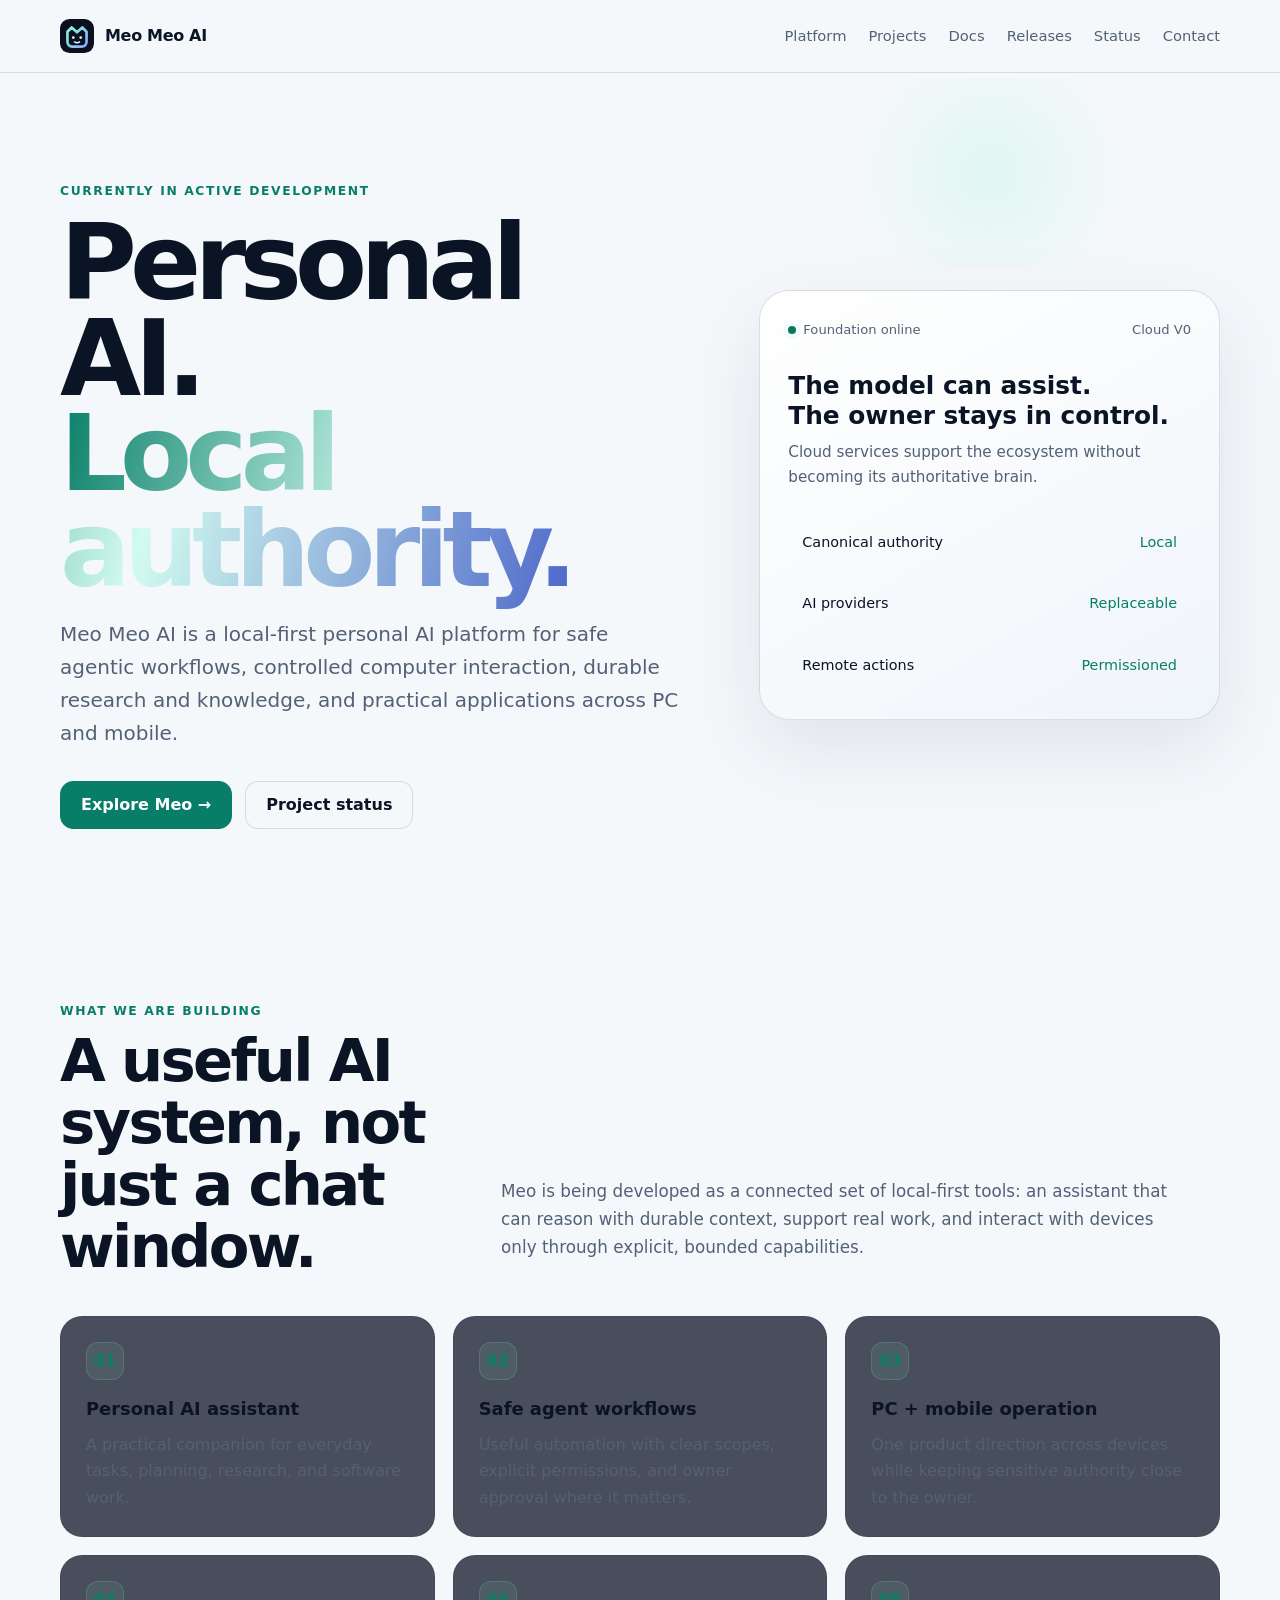
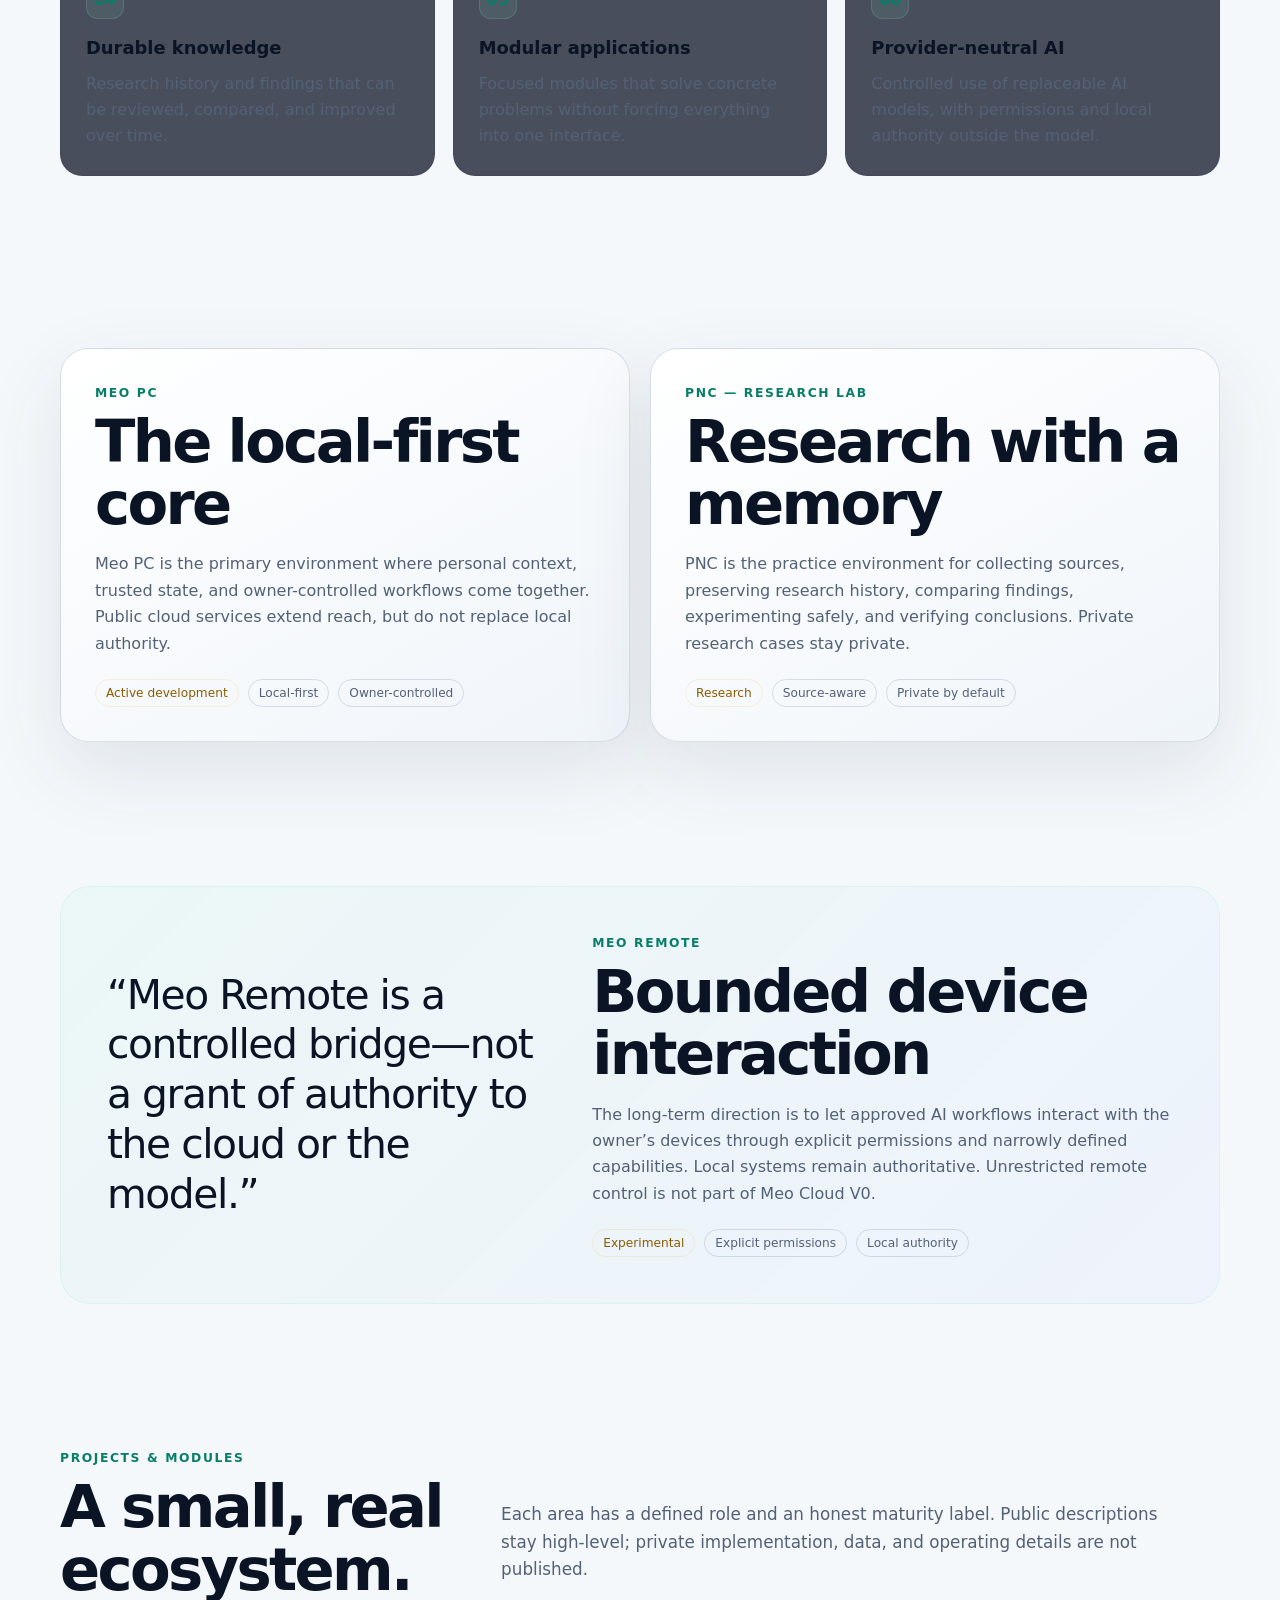
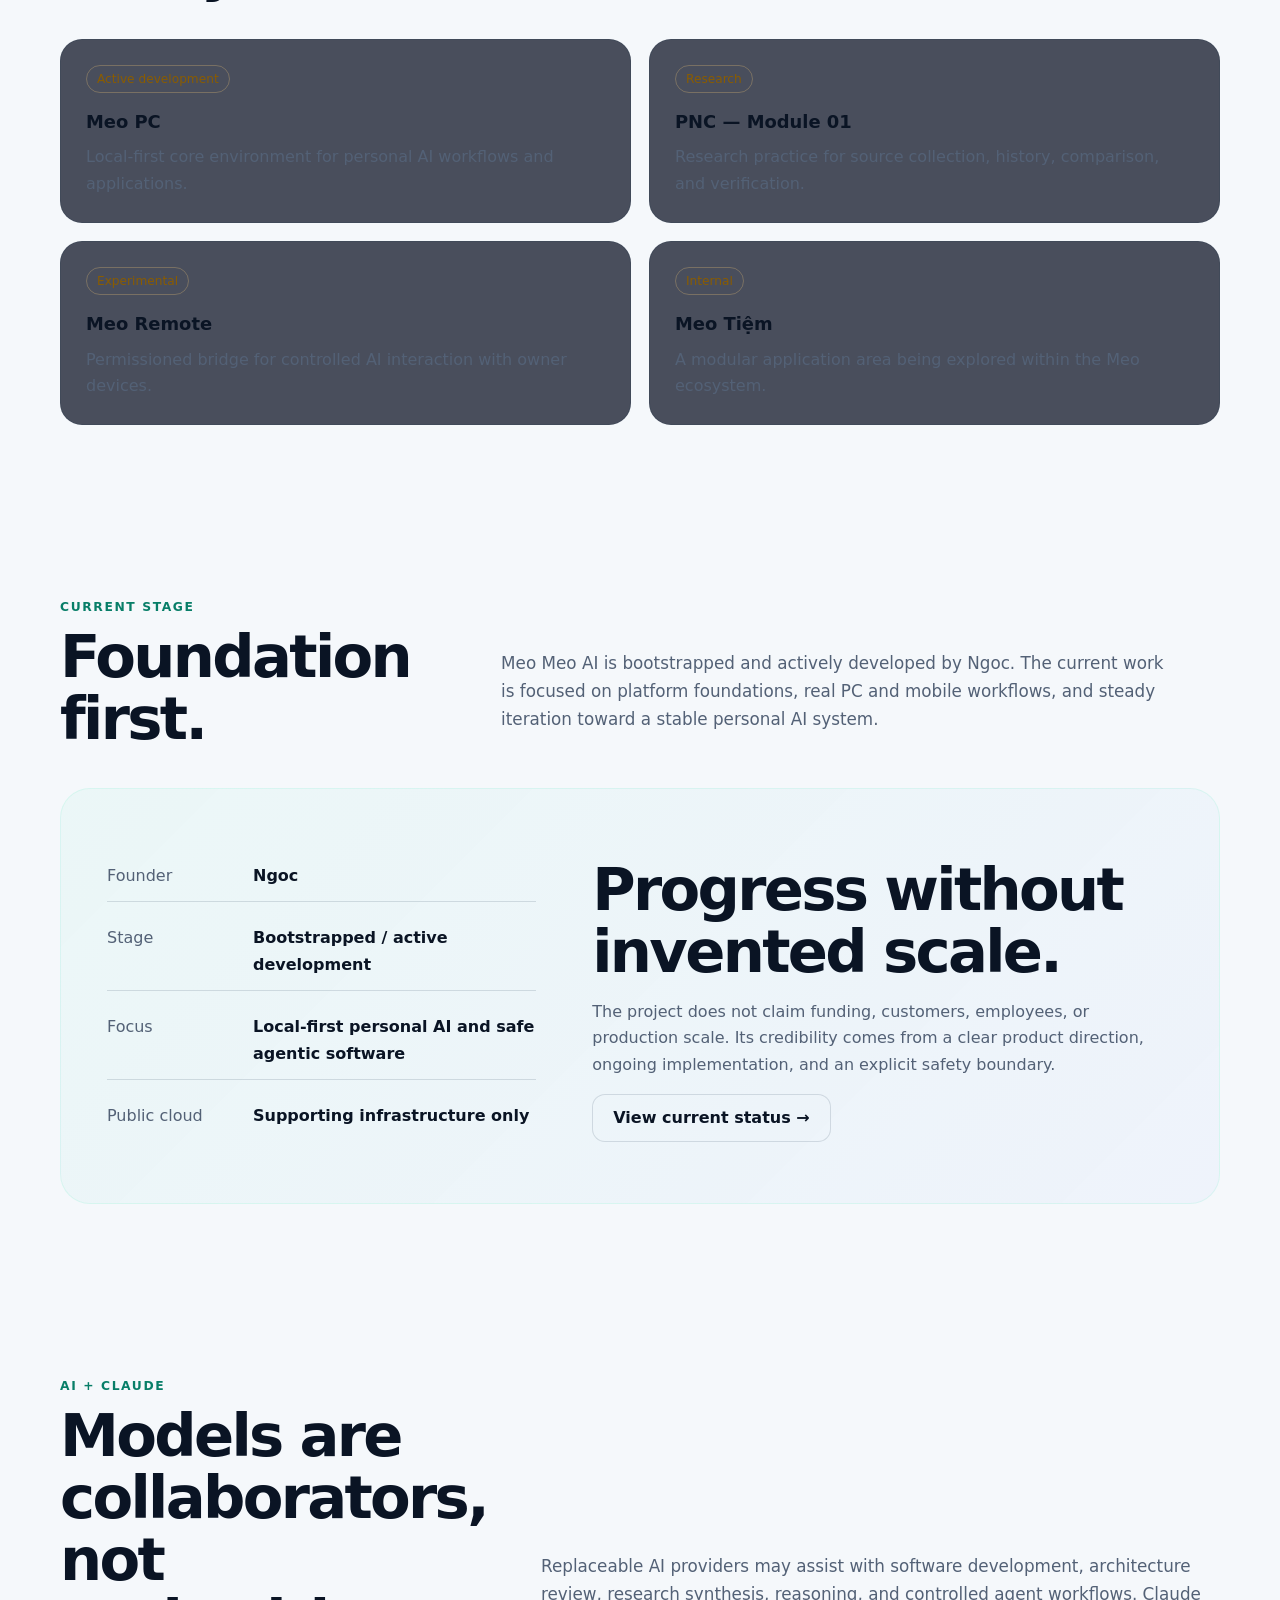
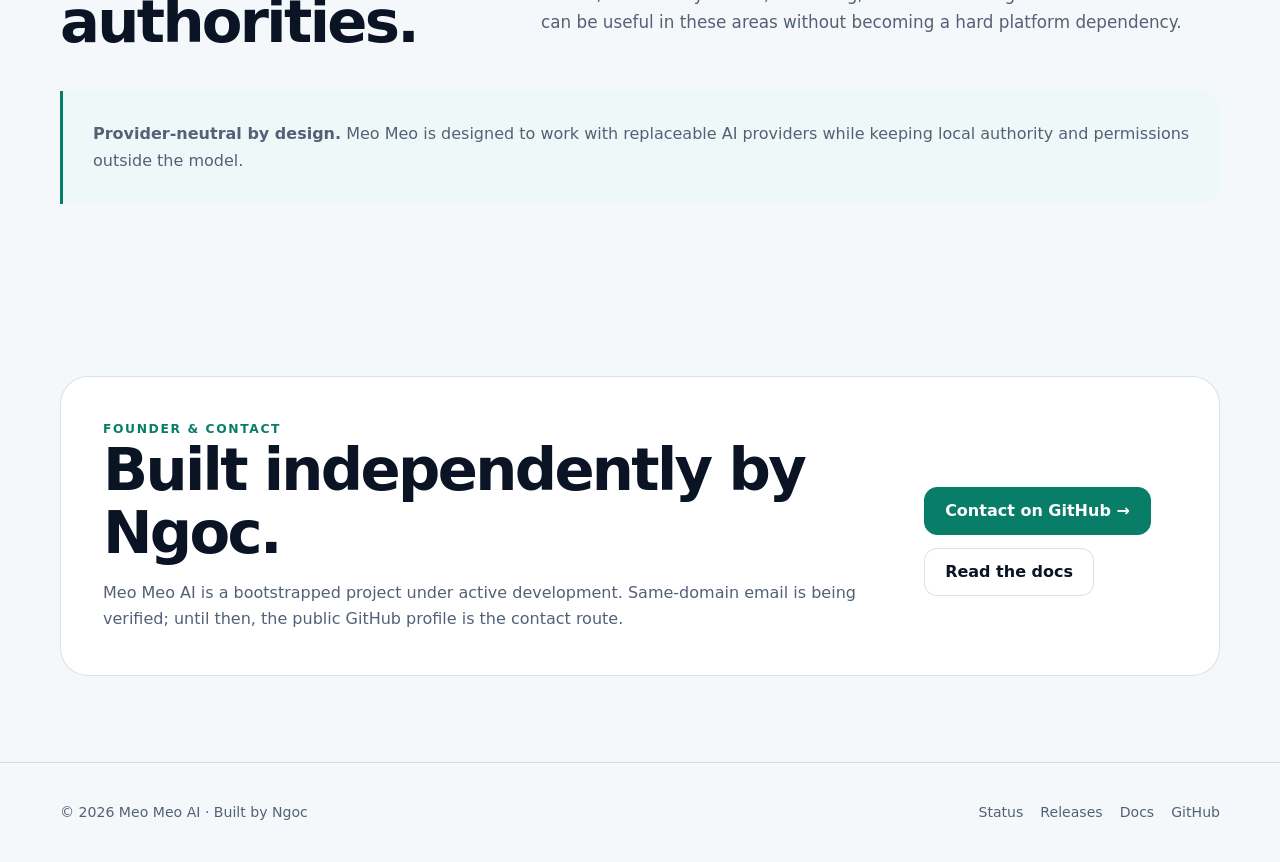
==== index.html @ 2e3abc49 "Launch Meo Cloud V0 public foundation" ====
<!doctype html>
<html lang="en">
<head>
  <meta charset="utf-8">
  <meta name="viewport" content="width=device-width,initial-scale=1">
  <meta http-equiv="Content-Security-Policy" content="default-src 'self'; script-src 'self' 'unsafe-inline'; style-src 'self'; img-src 'self' data:; font-src 'self'; connect-src 'self'; object-src 'none'; base-uri 'self'; form-action 'self'; upgrade-insecure-requests">
  <meta name="referrer" content="strict-origin-when-cross-origin">
  <title>Meo Meo AI — Local-first personal AI platform</title>
  <meta name="description" content="Meo Meo AI is a bootstrapped, local-first personal AI platform for safe agentic workflows across PC and mobile devices.">
  <link rel="canonical" href="https://meomeoai.mooo.com/">
  <link rel="icon" href="/assets/favicon.svg" type="image/svg+xml">
  <link rel="stylesheet" href="/assets/site.css">
  <meta property="og:type" content="website"><meta property="og:title" content="Meo Meo AI"><meta property="og:description" content="A local-first personal AI platform focused on safe, practical agentic workflows."><meta property="og:url" content="https://meomeoai.mooo.com/"><meta property="og:image" content="https://meomeoai.mooo.com/assets/social-card.svg">
  <meta name="twitter:card" content="summary_large_image">
  <script type="application/ld+json">{"@context":"https://schema.org","@type":"SoftwareApplication","name":"Meo Meo AI","applicationCategory":"AIApplication","operatingSystem":"PC and mobile environments","description":"A local-first personal AI platform focused on safe agentic workflows, controlled computer interaction, durable research and knowledge, and modular AI applications.","url":"https://meomeoai.mooo.com/","author":{"@type":"Person","name":"Ngoc"},"applicationStatus":"InDevelopment"}</script>
</head>
<body>
  <a class="skip-link" href="#main">Skip to content</a>
  <header class="site-header"><nav class="nav shell" aria-label="Primary"><a class="brand" href="/"><img class="brand-mark" src="/assets/favicon.svg" alt=""><span>Meo Meo AI</span></a><button class="nav-toggle" data-nav-toggle aria-expanded="false" aria-controls="nav-links">Menu</button><div class="nav-links" data-nav id="nav-links"><a href="#platform">Platform</a><a href="#projects">Projects</a><a href="/docs/">Docs</a><a href="/releases/">Releases</a><a href="/status/">Status</a><a href="#contact">Contact</a></div></nav></header>
  <main id="main">
    <section class="hero"><div class="shell hero-grid"><div><div class="eyebrow">Currently in active development</div><h1>Personal AI.<br><span class="gradient-text">Local authority.</span></h1><p class="hero-copy">Meo Meo AI is a local-first personal AI platform for safe agentic workflows, controlled computer interaction, durable research and knowledge, and practical applications across PC and mobile.</p><div class="actions"><a class="button primary" href="#platform">Explore Meo →</a><a class="button" href="/status/">Project status</a></div></div><aside class="signal-card" aria-label="Platform principles"><div class="signal-top"><span><i class="live-dot"></i>Foundation online</span><span>Cloud V0</span></div><div class="signal-title">The model can assist.<br>The owner stays in control.</div><div class="signal-copy">Cloud services support the ecosystem without becoming its authoritative brain.</div><div class="principles"><div class="principle"><span>Canonical authority</span><span>Local</span></div><div class="principle"><span>AI providers</span><span>Replaceable</span></div><div class="principle"><span>Remote actions</span><span>Permissioned</span></div></div></aside></div></section>

    <section class="section" id="platform"><div class="shell"><div class="section-head"><div><div class="kicker">What we are building</div><h2>A useful AI system, not just a chat window.</h2></div><p class="section-intro">Meo is being developed as a connected set of local-first tools: an assistant that can reason with durable context, support real work, and interact with devices only through explicit, bounded capabilities.</p></div><div class="grid grid-3"><article class="card"><div class="icon">01</div><h3>Personal AI assistant</h3><p>A practical companion for everyday tasks, planning, research, and software work.</p></article><article class="card"><div class="icon">02</div><h3>Safe agent workflows</h3><p>Useful automation with clear scopes, explicit permissions, and owner approval where it matters.</p></article><article class="card"><div class="icon">03</div><h3>PC + mobile operation</h3><p>One product direction across devices while keeping sensitive authority close to the owner.</p></article><article class="card"><div class="icon">04</div><h3>Durable knowledge</h3><p>Research history and findings that can be reviewed, compared, and improved over time.</p></article><article class="card"><div class="icon">05</div><h3>Modular applications</h3><p>Focused modules that solve concrete problems without forcing everything into one interface.</p></article><article class="card"><div class="icon">06</div><h3>Provider-neutral AI</h3><p>Controlled use of replaceable AI models, with permissions and local authority outside the model.</p></article></div></div></section>

    <section class="section"><div class="shell split"><article class="feature"><div class="kicker">Meo PC</div><h2>The local-first core</h2><p>Meo PC is the primary environment where personal context, trusted state, and owner-controlled workflows come together. Public cloud services extend reach, but do not replace local authority.</p><div class="tag-row"><span class="tag warn">Active development</span><span class="tag">Local-first</span><span class="tag">Owner-controlled</span></div></article><article class="feature"><div class="kicker">PNC — Research lab</div><h2>Research with a memory</h2><p>PNC is the practice environment for collecting sources, preserving research history, comparing findings, experimenting safely, and verifying conclusions. Private research cases stay private.</p><div class="tag-row"><span class="tag warn">Research</span><span class="tag">Source-aware</span><span class="tag">Private by default</span></div></article></div></section>

    <section class="section compact"><div class="shell"><div class="stage"><blockquote>“Meo Remote is a controlled bridge—not a grant of authority to the cloud or the model.”</blockquote><div><div class="kicker">Meo Remote</div><h2>Bounded device interaction</h2><p class="muted">The long-term direction is to let approved AI workflows interact with the owner’s devices through explicit permissions and narrowly defined capabilities. Local systems remain authoritative. Unrestricted remote control is not part of Meo Cloud V0.</p><div class="tag-row"><span class="tag warn">Experimental</span><span class="tag">Explicit permissions</span><span class="tag">Local authority</span></div></div></div></div></section>

    <section class="section" id="projects"><div class="shell"><div class="section-head"><div><div class="kicker">Projects & modules</div><h2>A small, real ecosystem.</h2></div><p class="section-intro">Each area has a defined role and an honest maturity label. Public descriptions stay high-level; private implementation, data, and operating details are not published.</p></div><div class="grid grid-2"><article class="card"><div class="tag warn">Active development</div><h3>Meo PC</h3><p>Local-first core environment for personal AI workflows and applications.</p></article><article class="card"><div class="tag warn">Research</div><h3>PNC — Module 01</h3><p>Research practice for source collection, history, comparison, and verification.</p></article><article class="card"><div class="tag warn">Experimental</div><h3>Meo Remote</h3><p>Permissioned bridge for controlled AI interaction with owner devices.</p></article><article class="card"><div class="tag warn">Internal</div><h3>Meo Tiệm</h3><p>A modular application area being explored within the Meo ecosystem.</p></article></div></div></section>

    <section class="section"><div class="shell"><div class="section-head"><div><div class="kicker">Current stage</div><h2>Foundation first.</h2></div><p class="section-intro">Meo Meo AI is bootstrapped and actively developed by Ngoc. The current work is focused on platform foundations, real PC and mobile workflows, and steady iteration toward a stable personal AI system.</p></div><div class="stage"><dl class="facts"><div class="fact"><dt>Founder</dt><dd>Ngoc</dd></div><div class="fact"><dt>Stage</dt><dd>Bootstrapped / active development</dd></div><div class="fact"><dt>Focus</dt><dd>Local-first personal AI and safe agentic software</dd></div><div class="fact"><dt>Public cloud</dt><dd>Supporting infrastructure only</dd></div></dl><div><h2>Progress without invented scale.</h2><p class="muted">The project does not claim funding, customers, employees, or production scale. Its credibility comes from a clear product direction, ongoing implementation, and an explicit safety boundary.</p><a class="button" href="/status/">View current status →</a></div></div></div></section>

    <section class="section"><div class="shell"><div class="section-head"><div><div class="kicker">AI + Claude</div><h2>Models are collaborators, not authorities.</h2></div><p class="section-intro">Replaceable AI providers may assist with software development, architecture review, research synthesis, reasoning, and controlled agent workflows. Claude can be useful in these areas without becoming a hard platform dependency.</p></div><div class="callout"><p><strong>Provider-neutral by design.</strong> Meo Meo is designed to work with replaceable AI providers while keeping local authority and permissions outside the model.</p></div></div></section>

    <section class="section" id="contact"><div class="shell"><div class="contact-card"><div><div class="kicker">Founder & contact</div><h2>Built independently by Ngoc.</h2><p>Meo Meo AI is a bootstrapped project under active development. Same-domain email is being verified; until then, the public GitHub profile is the contact route.</p></div><div class="actions"><a class="button primary" href="https://github.com/ngocnguyen0903933-boop" rel="me noopener">Contact on GitHub →</a><a class="button" href="/docs/">Read the docs</a></div></div></div></section>
  </main>
  <footer class="site-footer"><div class="shell footer-grid"><span>© <span data-year></span> Meo Meo AI · Built by Ngoc</span><div class="footer-links"><a href="/status/">Status</a><a href="/releases/">Releases</a><a href="/docs/">Docs</a><a href="https://github.com/ngocnguyen0903933-boop" rel="noopener">GitHub</a></div></div></footer>
  <script src="/assets/site.js" defer></script>
</body>
</html>
---- assets/site.css ----
:root {
  color-scheme: dark;
  --bg: #070b15;
  --surface: #0d1425;
  --surface-2: #121c32;
  --text: #f4f7ff;
  --muted: #aeb8cf;
  --line: rgba(193, 211, 255, .14);
  --brand: #82f0cd;
  --brand-2: #8fa8ff;
  --ok: #76e6b6;
  --warn: #f4c978;
  --max: 1160px;
  --radius: 22px;
}

* { box-sizing: border-box; }
html { scroll-behavior: smooth; }
body {
  margin: 0;
  font-family: Inter, ui-sans-serif, system-ui, -apple-system, BlinkMacSystemFont, "Segoe UI", sans-serif;
  color: var(--text);
  background:
    radial-gradient(900px 500px at 80% -10%, rgba(87, 191, 164, .15), transparent 65%),
    radial-gradient(700px 460px at 10% 20%, rgba(96, 120, 222, .11), transparent 65%),
    var(--bg);
  line-height: 1.65;
  -webkit-font-smoothing: antialiased;
}
a { color: inherit; }
img, svg { max-width: 100%; }
.skip-link { position: fixed; left: 12px; top: -80px; z-index: 100; padding: 10px 14px; background: var(--brand); color: #07100d; border-radius: 10px; }
.skip-link:focus { top: 12px; }
.shell { width: min(calc(100% - 40px), var(--max)); margin-inline: auto; }
.site-header { position: sticky; top: 0; z-index: 20; backdrop-filter: blur(18px); background: rgba(7, 11, 21, .76); border-bottom: 1px solid var(--line); }
.nav { min-height: 72px; display: flex; align-items: center; justify-content: space-between; gap: 24px; }
.brand { display: inline-flex; gap: 11px; align-items: center; text-decoration: none; font-weight: 760; letter-spacing: -.02em; }
.brand-mark { width: 34px; height: 34px; }
.nav-links { display: flex; align-items: center; gap: 22px; color: var(--muted); font-size: .92rem; }
.nav-links a { text-decoration: none; }
.nav-links a:hover, .nav-links a[aria-current="page"] { color: var(--text); }
.nav-toggle { display: none; border: 1px solid var(--line); background: var(--surface); color: var(--text); border-radius: 12px; padding: 8px 12px; font: inherit; }
main { overflow: clip; }
.hero { padding: 108px 0 86px; }
.hero-grid { display: grid; grid-template-columns: minmax(0, 1.15fr) minmax(300px, .85fr); gap: 76px; align-items: center; }
.eyebrow, .kicker { color: var(--brand); font-size: .77rem; font-weight: 760; letter-spacing: .13em; text-transform: uppercase; }
.hero h1 { margin: 15px 0 18px; font-size: clamp(3.4rem, 8.2vw, 7rem); line-height: .91; letter-spacing: -.065em; }
.gradient-text { color: transparent; background: linear-gradient(105deg, var(--brand), #d2fbef 45%, var(--brand-2)); background-clip: text; -webkit-background-clip: text; }
.hero-copy { max-width: 660px; color: var(--muted); font-size: clamp(1.06rem, 2vw, 1.25rem); }
.actions { display: flex; flex-wrap: wrap; gap: 13px; margin-top: 31px; }
.button { display: inline-flex; align-items: center; justify-content: center; gap: 8px; min-height: 48px; padding: 0 20px; border: 1px solid var(--line); border-radius: 13px; text-decoration: none; font-weight: 720; background: rgba(255,255,255,.035); }
.button.primary { color: #07110e; background: var(--brand); border-color: var(--brand); }
.button:hover { transform: translateY(-1px); filter: brightness(1.06); }
.signal-card { position: relative; padding: 28px; border: 1px solid var(--line); border-radius: 30px; background: linear-gradient(150deg, rgba(18, 28, 50, .96), rgba(10, 16, 31, .94)); box-shadow: 0 28px 80px rgba(0,0,0,.28); }
.signal-card::before { content: ""; position: absolute; inset: -50% 10% auto; height: 190px; background: radial-gradient(circle, rgba(130,240,205,.18), transparent 67%); pointer-events: none; }
.signal-top { display: flex; justify-content: space-between; gap: 20px; margin-bottom: 30px; color: var(--muted); font-size: .82rem; }
.live-dot { display: inline-block; width: 8px; height: 8px; margin-right: 7px; border-radius: 50%; background: var(--ok); box-shadow: 0 0 0 5px rgba(118,230,182,.1); }
.signal-title { font-size: 1.55rem; font-weight: 740; line-height: 1.2; margin-bottom: 9px; }
.signal-copy { color: var(--muted); font-size: .95rem; }
.principles { display: grid; gap: 12px; margin-top: 28px; }
.principle { display: flex; align-items: center; justify-content: space-between; padding: 13px 14px; background: rgba(255,255,255,.035); border-radius: 12px; font-size: .9rem; }
.principle span:last-child { color: var(--brand); }
.section { padding: 86px 0; }
.section.compact { padding: 58px 0; }
.section-head { display: grid; grid-template-columns: .7fr 1.3fr; gap: 54px; margin-bottom: 38px; align-items: end; }
.section h2, .page-hero h1 { margin: 8px 0 0; font-size: clamp(2rem, 5vw, 3.7rem); letter-spacing: -.045em; line-height: 1.05; }
.section-intro { color: var(--muted); font-size: 1.05rem; max-width: 670px; }
.grid { display: grid; gap: 18px; }
.grid-3 { grid-template-columns: repeat(3, minmax(0,1fr)); }
.grid-2 { grid-template-columns: repeat(2, minmax(0,1fr)); }
.card { padding: 25px; border: 1px solid var(--line); border-radius: var(--radius); background: rgba(13,20,37,.74); }
.card h3 { margin: 14px 0 8px; font-size: 1.12rem; }
.card p { margin: 0; color: var(--muted); }
.icon { width: 38px; height: 38px; display: grid; place-items: center; border-radius: 12px; color: var(--brand); background: rgba(130,240,205,.09); border: 1px solid rgba(130,240,205,.16); font-weight: 760; }
.split { display: grid; grid-template-columns: 1fr 1fr; gap: 20px; }
.feature { padding: 34px; min-height: 330px; border: 1px solid var(--line); border-radius: 28px; background: linear-gradient(155deg, rgba(20,30,53,.92), rgba(10,16,29,.86)); }
.feature p { color: var(--muted); }
.feature ul { padding-left: 18px; color: var(--muted); }
.feature li { margin: 8px 0; }
.tag-row { display: flex; flex-wrap: wrap; gap: 9px; margin-top: 22px; }
.tag { display: inline-flex; align-items: center; min-height: 28px; padding: 0 10px; border: 1px solid var(--line); border-radius: 999px; color: var(--muted); font-size: .76rem; }
.tag.ok { color: var(--ok); border-color: rgba(118,230,182,.28); }
.tag.warn { color: var(--warn); border-color: rgba(244,201,120,.28); }
.stage { display: grid; grid-template-columns: .85fr 1.15fr; gap: 56px; align-items: center; padding: 46px; border: 1px solid rgba(130,240,205,.2); border-radius: 30px; background: linear-gradient(135deg, rgba(130,240,205,.08), rgba(143,168,255,.06)); }
.stage blockquote { margin: 0; font-size: clamp(1.55rem, 4vw, 2.55rem); line-height: 1.22; letter-spacing: -.035em; }
.facts { display: grid; gap: 11px; }
.fact { display: grid; grid-template-columns: 130px 1fr; gap: 16px; padding: 12px 0; border-bottom: 1px solid var(--line); }
.fact:last-child { border: 0; }
.fact dt { color: var(--muted); }
.fact dd { margin: 0; font-weight: 690; }
.callout { padding: 30px; border-left: 3px solid var(--brand); background: rgba(130,240,205,.055); border-radius: 0 18px 18px 0; }
.callout p { margin: 0; color: var(--muted); }
.page-hero { padding: 90px 0 56px; }
.page-hero p { max-width: 720px; color: var(--muted); font-size: 1.12rem; }
.status-list { border: 1px solid var(--line); border-radius: var(--radius); overflow: hidden; background: rgba(13,20,37,.74); }
.status-row { display: grid; grid-template-columns: 1fr auto; gap: 24px; padding: 20px 24px; border-bottom: 1px solid var(--line); align-items: center; }
.status-row:last-child { border: 0; }
.status-name { font-weight: 700; }
.status-note { color: var(--muted); font-size: .9rem; }
.status-badge { min-width: 110px; padding: 6px 10px; text-align: center; border-radius: 999px; font-size: .78rem; border: 1px solid rgba(118,230,182,.25); color: var(--ok); background: rgba(118,230,182,.07); }
.status-badge.dev { color: var(--warn); border-color: rgba(244,201,120,.25); background: rgba(244,201,120,.07); }
.release { display: grid; grid-template-columns: 150px 1fr; gap: 28px; padding: 28px 0; border-bottom: 1px solid var(--line); }
.release:last-child { border: 0; }
.release dt { color: var(--muted); }
.release dd { margin: 0 0 8px; }
.docs-nav { display: grid; grid-template-columns: repeat(5, minmax(0,1fr)); gap: 10px; margin: 24px 0 50px; }
.docs-nav a { padding: 12px; text-align: center; border: 1px solid var(--line); border-radius: 12px; text-decoration: none; color: var(--muted); font-size: .86rem; }
.prose { max-width: 820px; }
.prose section { scroll-margin-top: 96px; margin-bottom: 54px; }
.prose h2 { font-size: 1.65rem; }
.prose p, .prose li { color: var(--muted); }
code { font-family: ui-monospace, SFMono-Regular, Consolas, monospace; font-size: .88em; color: #c7f9e9; }
.contact-card { display: flex; justify-content: space-between; gap: 32px; align-items: center; padding: 42px; border: 1px solid var(--line); border-radius: 28px; background: var(--surface); }
.contact-card h2 { margin-top: 0; }
.contact-card p { color: var(--muted); margin-bottom: 0; }
.site-footer { padding: 38px 0; border-top: 1px solid var(--line); color: var(--muted); font-size: .88rem; }
.footer-grid { display: flex; justify-content: space-between; gap: 20px; flex-wrap: wrap; }
.footer-links { display: flex; gap: 17px; }
.footer-links a { text-decoration: none; }
.muted { color: var(--muted); }

@media (max-width: 900px) {
  .hero { padding-top: 76px; }
  .hero-grid, .section-head, .stage { grid-template-columns: 1fr; gap: 34px; }
  .grid-3 { grid-template-columns: repeat(2, minmax(0,1fr)); }
  .docs-nav { grid-template-columns: repeat(2, minmax(0,1fr)); }
}
@media (max-width: 700px) {
  .shell { width: min(calc(100% - 28px), var(--max)); }
  .nav-toggle { display: inline-flex; }
  .nav-links { display: none; position: absolute; top: 72px; left: 14px; right: 14px; padding: 18px; flex-direction: column; align-items: stretch; gap: 4px; border: 1px solid var(--line); border-radius: 16px; background: #0b1120; box-shadow: 0 20px 50px rgba(0,0,0,.4); }
  .nav-links.open { display: flex; }
  .nav-links a { padding: 9px 8px; }
  .hero { padding: 60px 0; }
  .hero-grid { gap: 40px; }
  .hero h1 { font-size: clamp(3.05rem, 17vw, 4.7rem); }
  .grid-2, .grid-3, .split { grid-template-columns: 1fr; }
  .section { padding: 64px 0; }
  .section-head { margin-bottom: 28px; }
  .feature, .stage { padding: 26px; }
  .contact-card { display: block; padding: 28px; }
  .contact-card .actions { margin-bottom: 0; }
  .status-row { grid-template-columns: 1fr; gap: 12px; }
  .status-badge { justify-self: start; }
  .release { grid-template-columns: 1fr; gap: 7px; }
  .fact { grid-template-columns: 1fr; gap: 2px; }
}
@media (prefers-reduced-motion: reduce) { html { scroll-behavior: auto; } *, *::before, *::after { transition: none !important; } }
@media (prefers-color-scheme: light) {
  :root { color-scheme: light; --bg: #f5f8fb; --surface: #fff; --surface-2: #eef4f8; --text: #0a1424; --muted: #536176; --line: rgba(20,42,70,.14); --brand: #087e68; --brand-2: #4d67c9; --ok: #08795d; --warn: #8a5c00; }
  body { background: radial-gradient(900px 500px at 80% -10%, rgba(8,126,104,.10), transparent 65%), var(--bg); }
  .site-header { background: rgba(245,248,251,.84); }
  .signal-card, .feature { background: linear-gradient(150deg, #fff, #f0f5fa); box-shadow: 0 28px 80px rgba(31,50,70,.1); }
  .nav-links { background: rgba(245,248,251,.98); }
  .button.primary { color: #fff; }
}
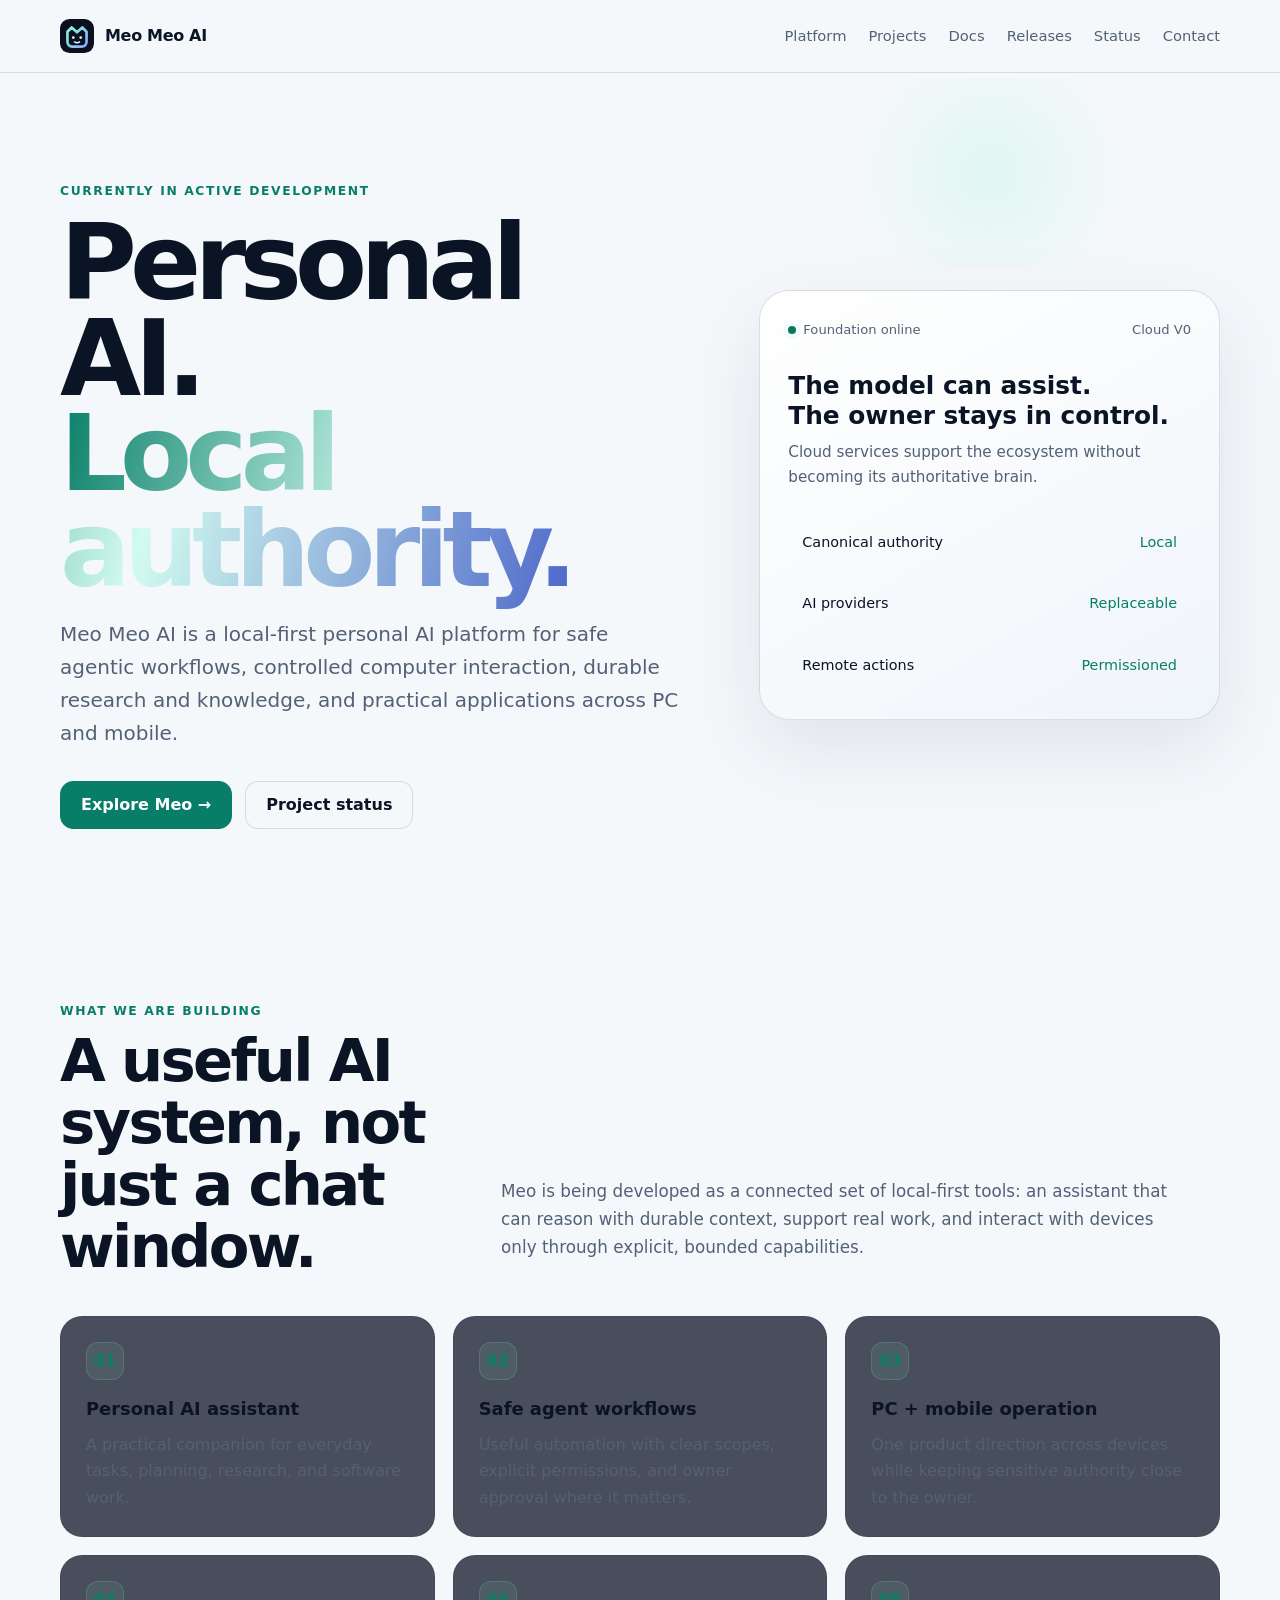
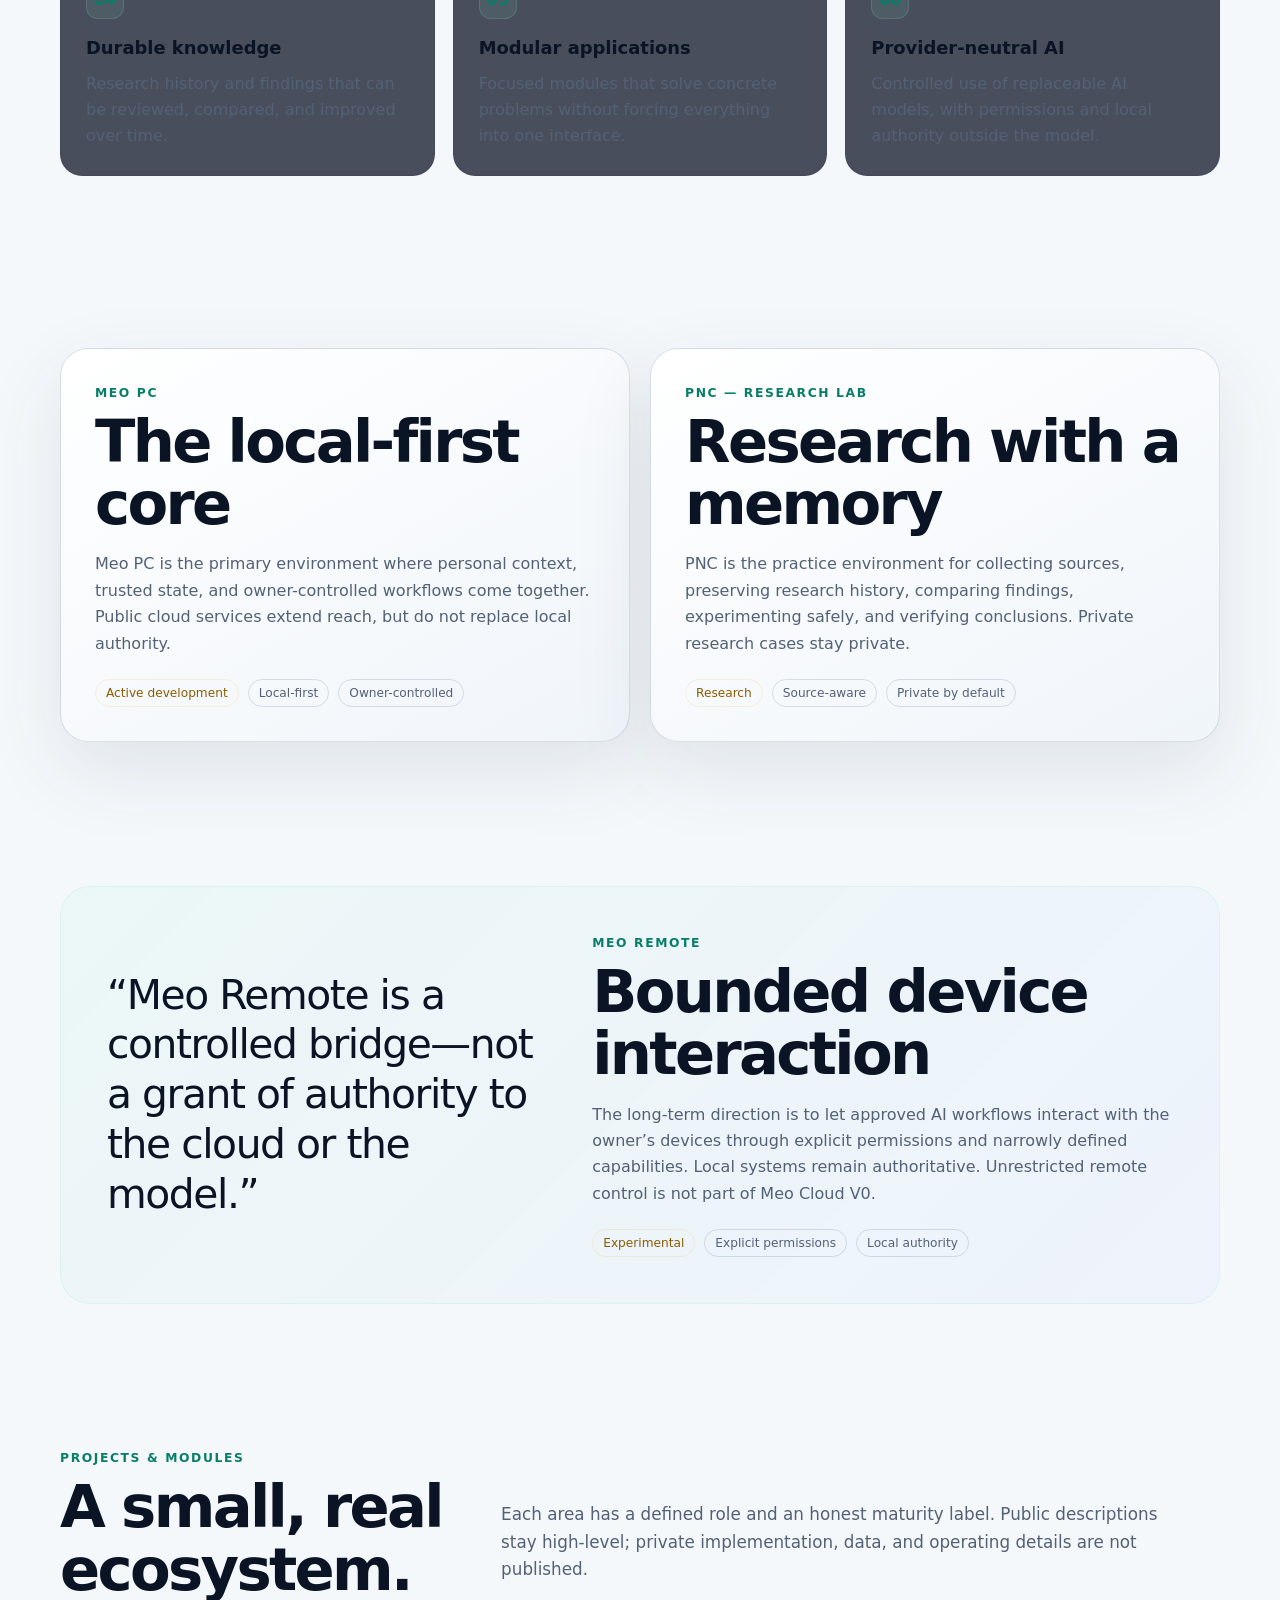
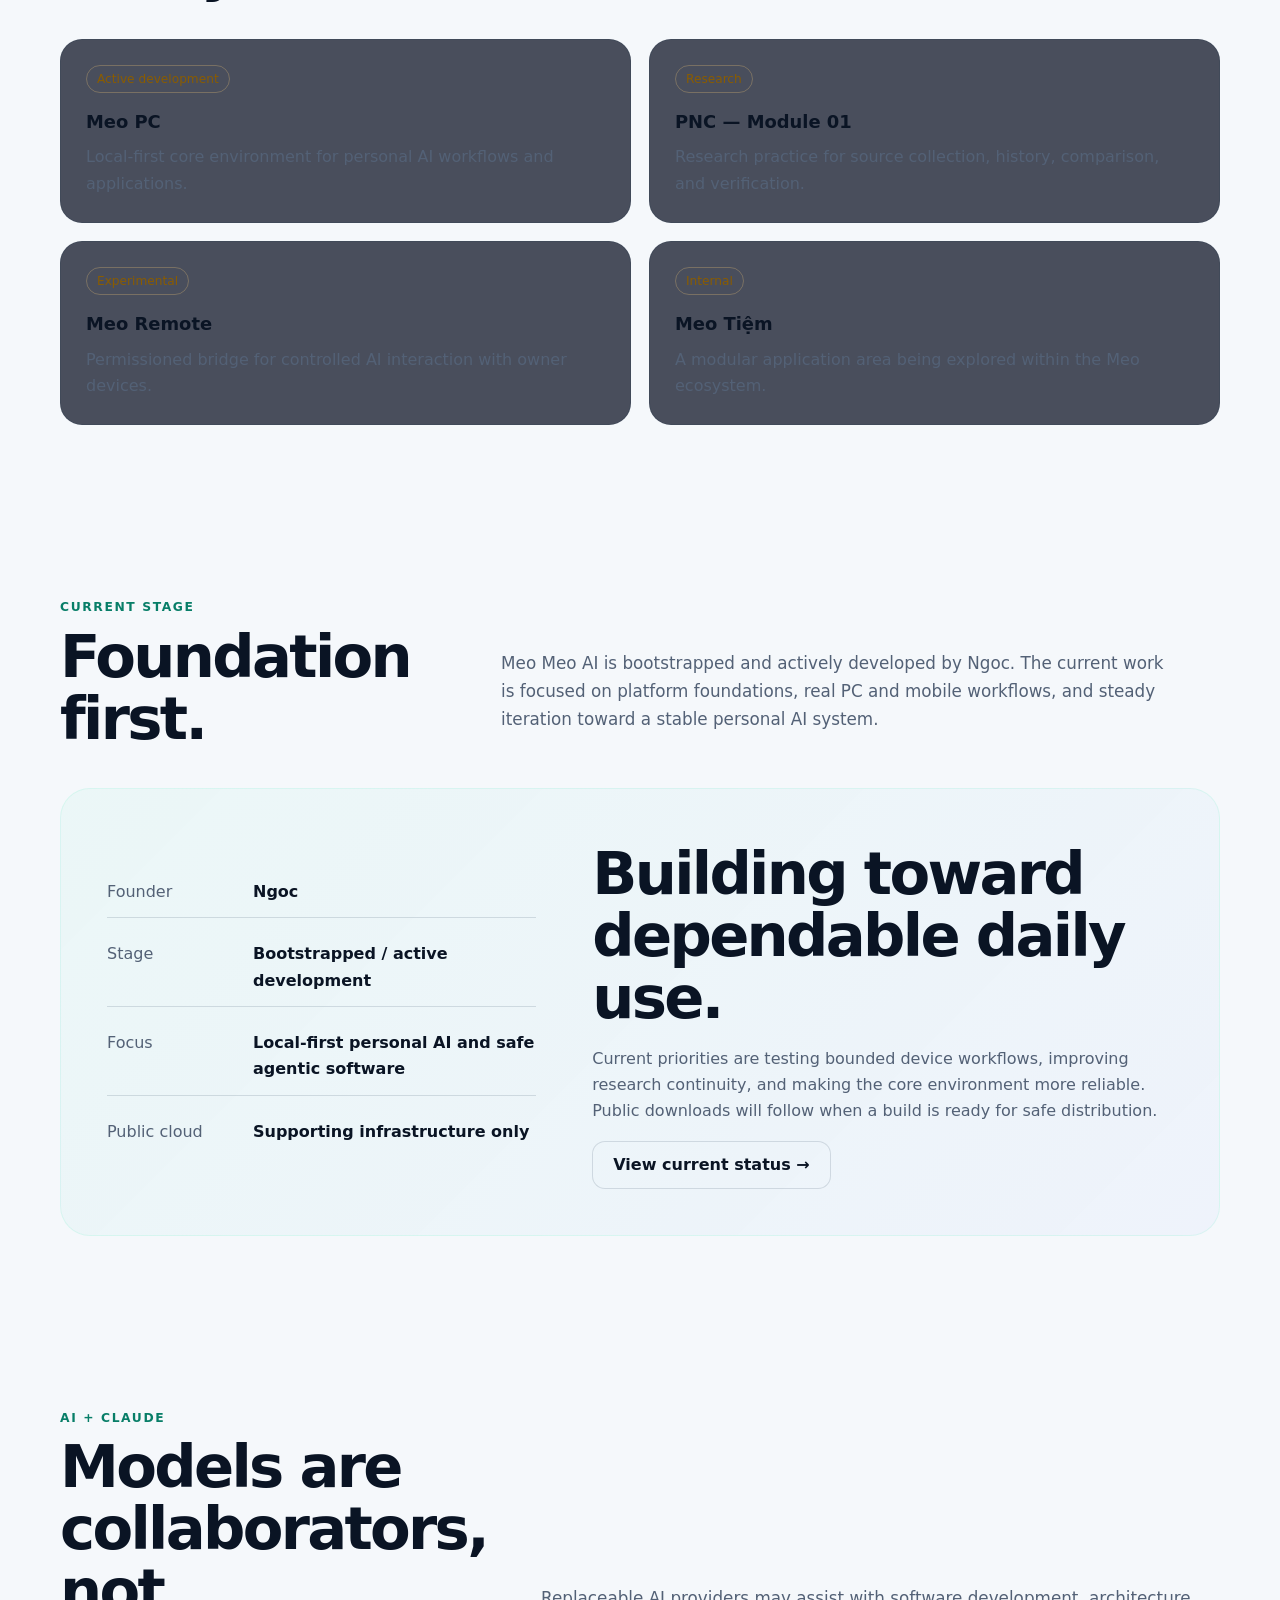
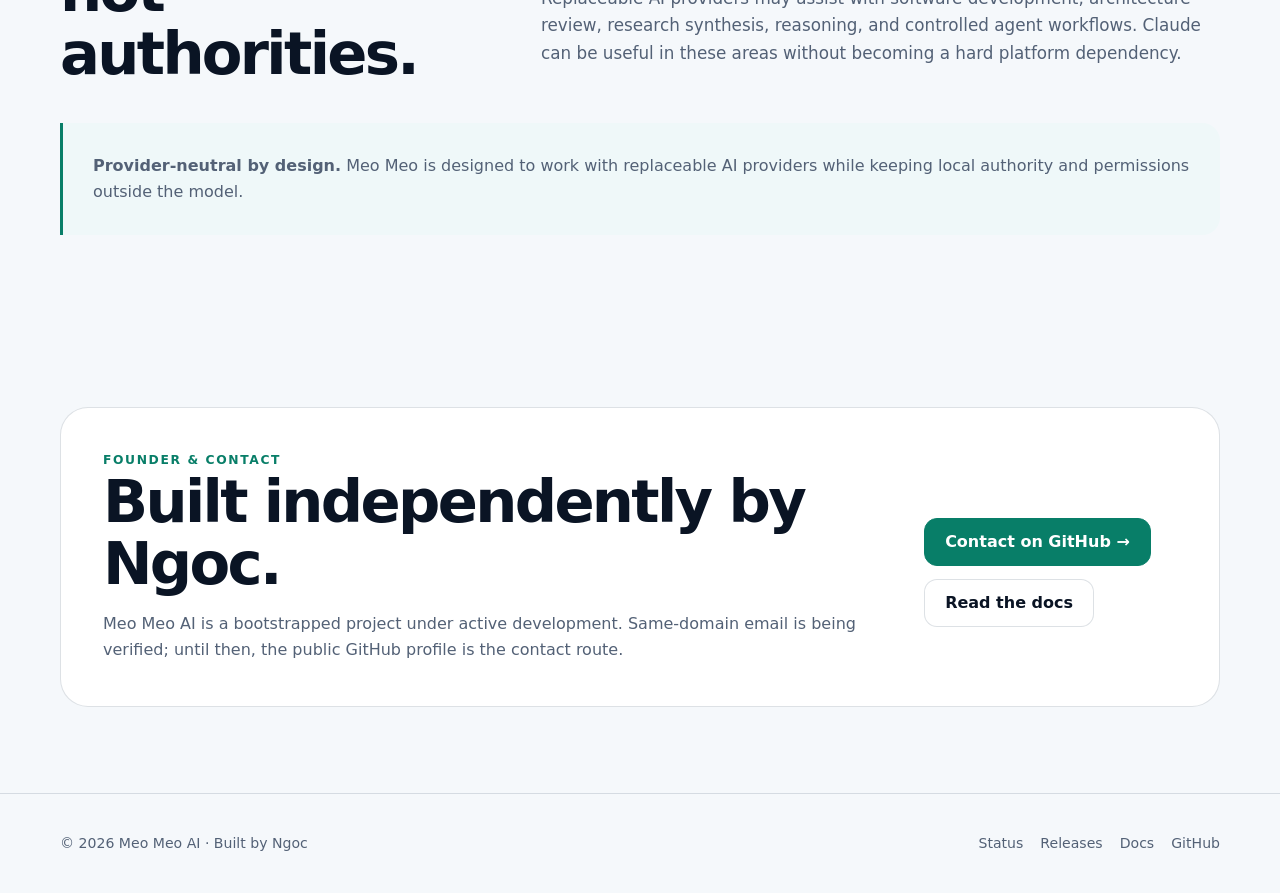
==== commit 82332a9e: "Validate and stage public deployment with traceable build metadata" ====
--- a/index.html
+++ b/index.html
@@ -3,7 +3,7 @@
 <head>
   <meta charset="utf-8">
   <meta name="viewport" content="width=device-width,initial-scale=1">
-  <meta http-equiv="Content-Security-Policy" content="default-src 'self'; script-src 'self' 'unsafe-inline'; style-src 'self'; img-src 'self' data:; font-src 'self'; connect-src 'self'; object-src 'none'; base-uri 'self'; form-action 'self'; upgrade-insecure-requests">
+  <meta http-equiv="Content-Security-Policy" content="default-src 'self'; script-src 'self' 'sha256-wGhXd4BiP/AnDbKY+vz1sUBHlDyRL2rnu7If+WcIU6U='; style-src 'self'; img-src 'self' data:; font-src 'self'; connect-src 'self'; object-src 'none'; base-uri 'self'; form-action 'self'; upgrade-insecure-requests">
   <meta name="referrer" content="strict-origin-when-cross-origin">
   <title>Meo Meo AI — Local-first personal AI platform</title>
   <meta name="description" content="Meo Meo AI is a bootstrapped, local-first personal AI platform for safe agentic workflows across PC and mobile devices.">
@@ -28,7 +28,7 @@
 
     <section class="section" id="projects"><div class="shell"><div class="section-head"><div><div class="kicker">Projects & modules</div><h2>A small, real ecosystem.</h2></div><p class="section-intro">Each area has a defined role and an honest maturity label. Public descriptions stay high-level; private implementation, data, and operating details are not published.</p></div><div class="grid grid-2"><article class="card"><div class="tag warn">Active development</div><h3>Meo PC</h3><p>Local-first core environment for personal AI workflows and applications.</p></article><article class="card"><div class="tag warn">Research</div><h3>PNC — Module 01</h3><p>Research practice for source collection, history, comparison, and verification.</p></article><article class="card"><div class="tag warn">Experimental</div><h3>Meo Remote</h3><p>Permissioned bridge for controlled AI interaction with owner devices.</p></article><article class="card"><div class="tag warn">Internal</div><h3>Meo Tiệm</h3><p>A modular application area being explored within the Meo ecosystem.</p></article></div></div></section>
 
-    <section class="section"><div class="shell"><div class="section-head"><div><div class="kicker">Current stage</div><h2>Foundation first.</h2></div><p class="section-intro">Meo Meo AI is bootstrapped and actively developed by Ngoc. The current work is focused on platform foundations, real PC and mobile workflows, and steady iteration toward a stable personal AI system.</p></div><div class="stage"><dl class="facts"><div class="fact"><dt>Founder</dt><dd>Ngoc</dd></div><div class="fact"><dt>Stage</dt><dd>Bootstrapped / active development</dd></div><div class="fact"><dt>Focus</dt><dd>Local-first personal AI and safe agentic software</dd></div><div class="fact"><dt>Public cloud</dt><dd>Supporting infrastructure only</dd></div></dl><div><h2>Progress without invented scale.</h2><p class="muted">The project does not claim funding, customers, employees, or production scale. Its credibility comes from a clear product direction, ongoing implementation, and an explicit safety boundary.</p><a class="button" href="/status/">View current status →</a></div></div></div></section>
+    <section class="section"><div class="shell"><div class="section-head"><div><div class="kicker">Current stage</div><h2>Foundation first.</h2></div><p class="section-intro">Meo Meo AI is bootstrapped and actively developed by Ngoc. The current work is focused on platform foundations, real PC and mobile workflows, and steady iteration toward a stable personal AI system.</p></div><div class="stage"><dl class="facts"><div class="fact"><dt>Founder</dt><dd>Ngoc</dd></div><div class="fact"><dt>Stage</dt><dd>Bootstrapped / active development</dd></div><div class="fact"><dt>Focus</dt><dd>Local-first personal AI and safe agentic software</dd></div><div class="fact"><dt>Public cloud</dt><dd>Supporting infrastructure only</dd></div></dl><div><h2>Building toward dependable daily use.</h2><p class="muted">Current priorities are testing bounded device workflows, improving research continuity, and making the core environment more reliable. Public downloads will follow when a build is ready for safe distribution.</p><a class="button" href="/status/">View current status →</a></div></div></div></section>
 
     <section class="section"><div class="shell"><div class="section-head"><div><div class="kicker">AI + Claude</div><h2>Models are collaborators, not authorities.</h2></div><p class="section-intro">Replaceable AI providers may assist with software development, architecture review, research synthesis, reasoning, and controlled agent workflows. Claude can be useful in these areas without becoming a hard platform dependency.</p></div><div class="callout"><p><strong>Provider-neutral by design.</strong> Meo Meo is designed to work with replaceable AI providers while keeping local authority and permissions outside the model.</p></div></div></section>
 
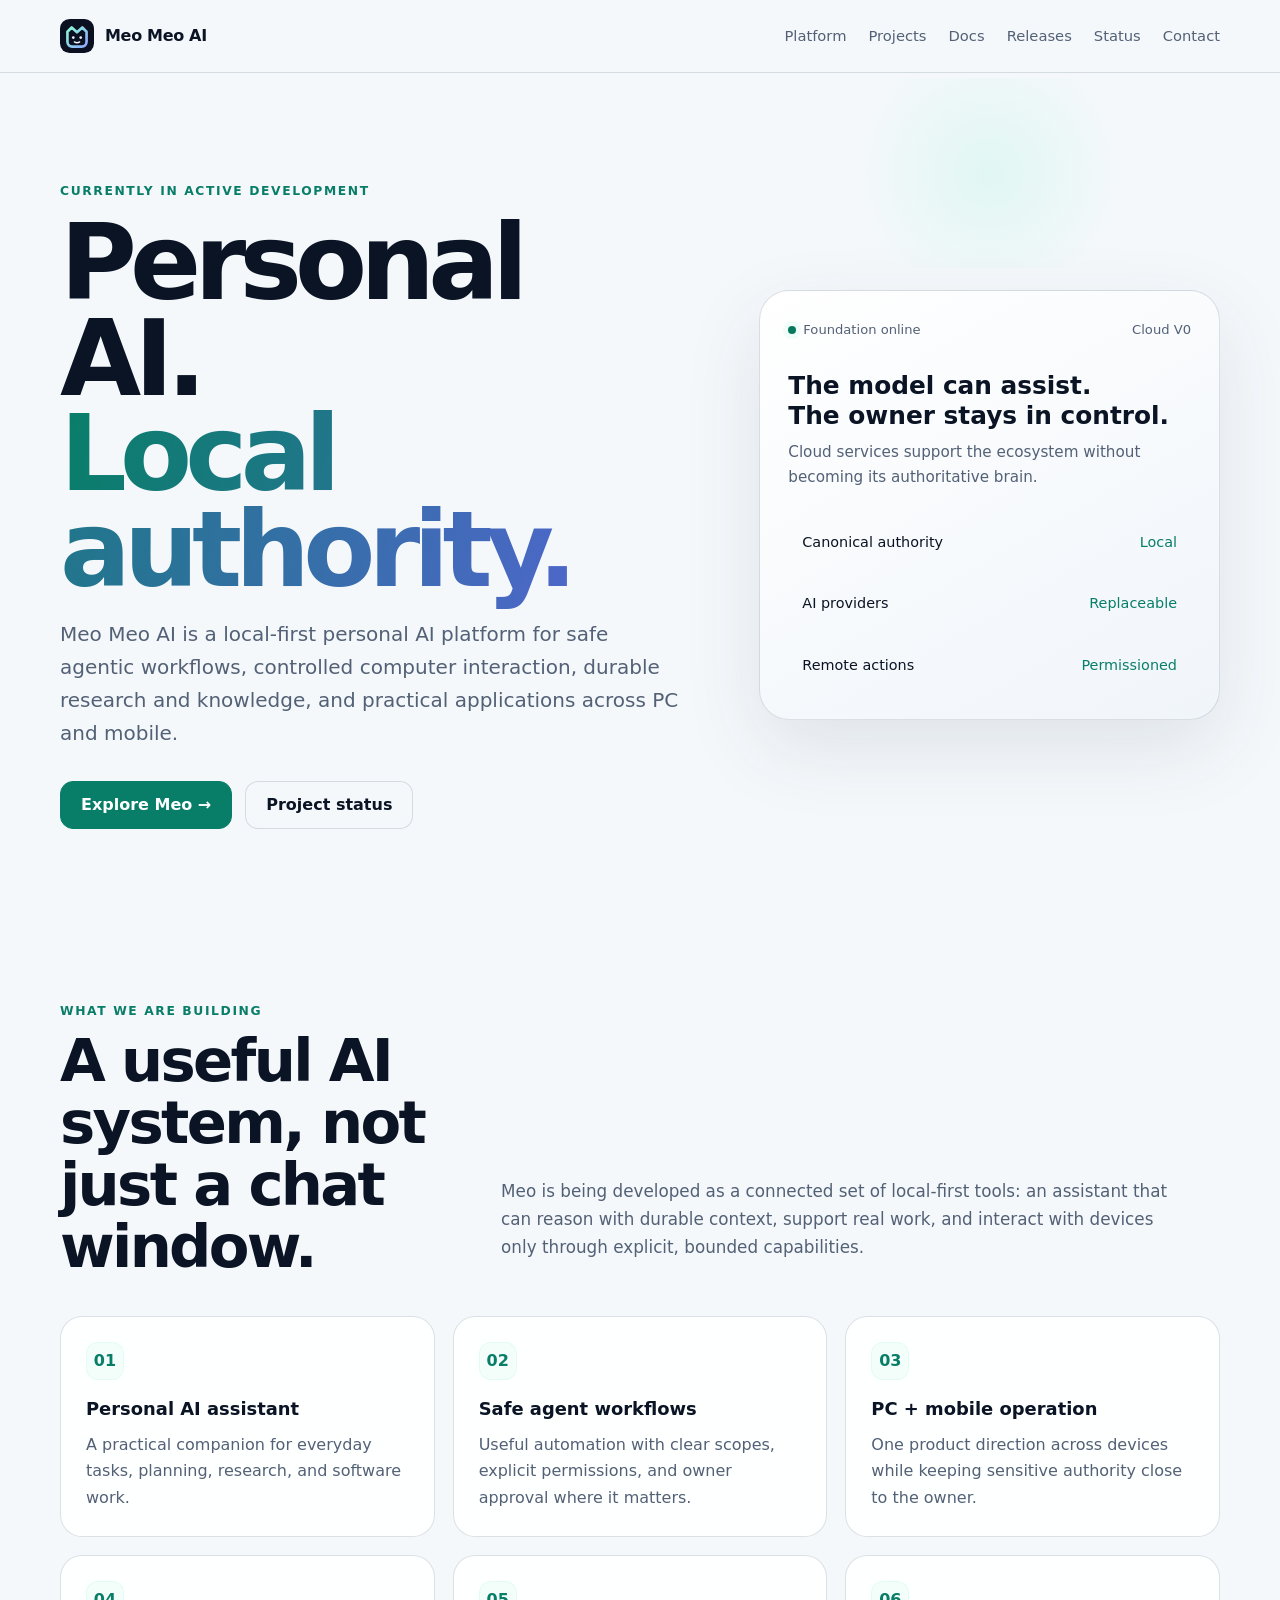
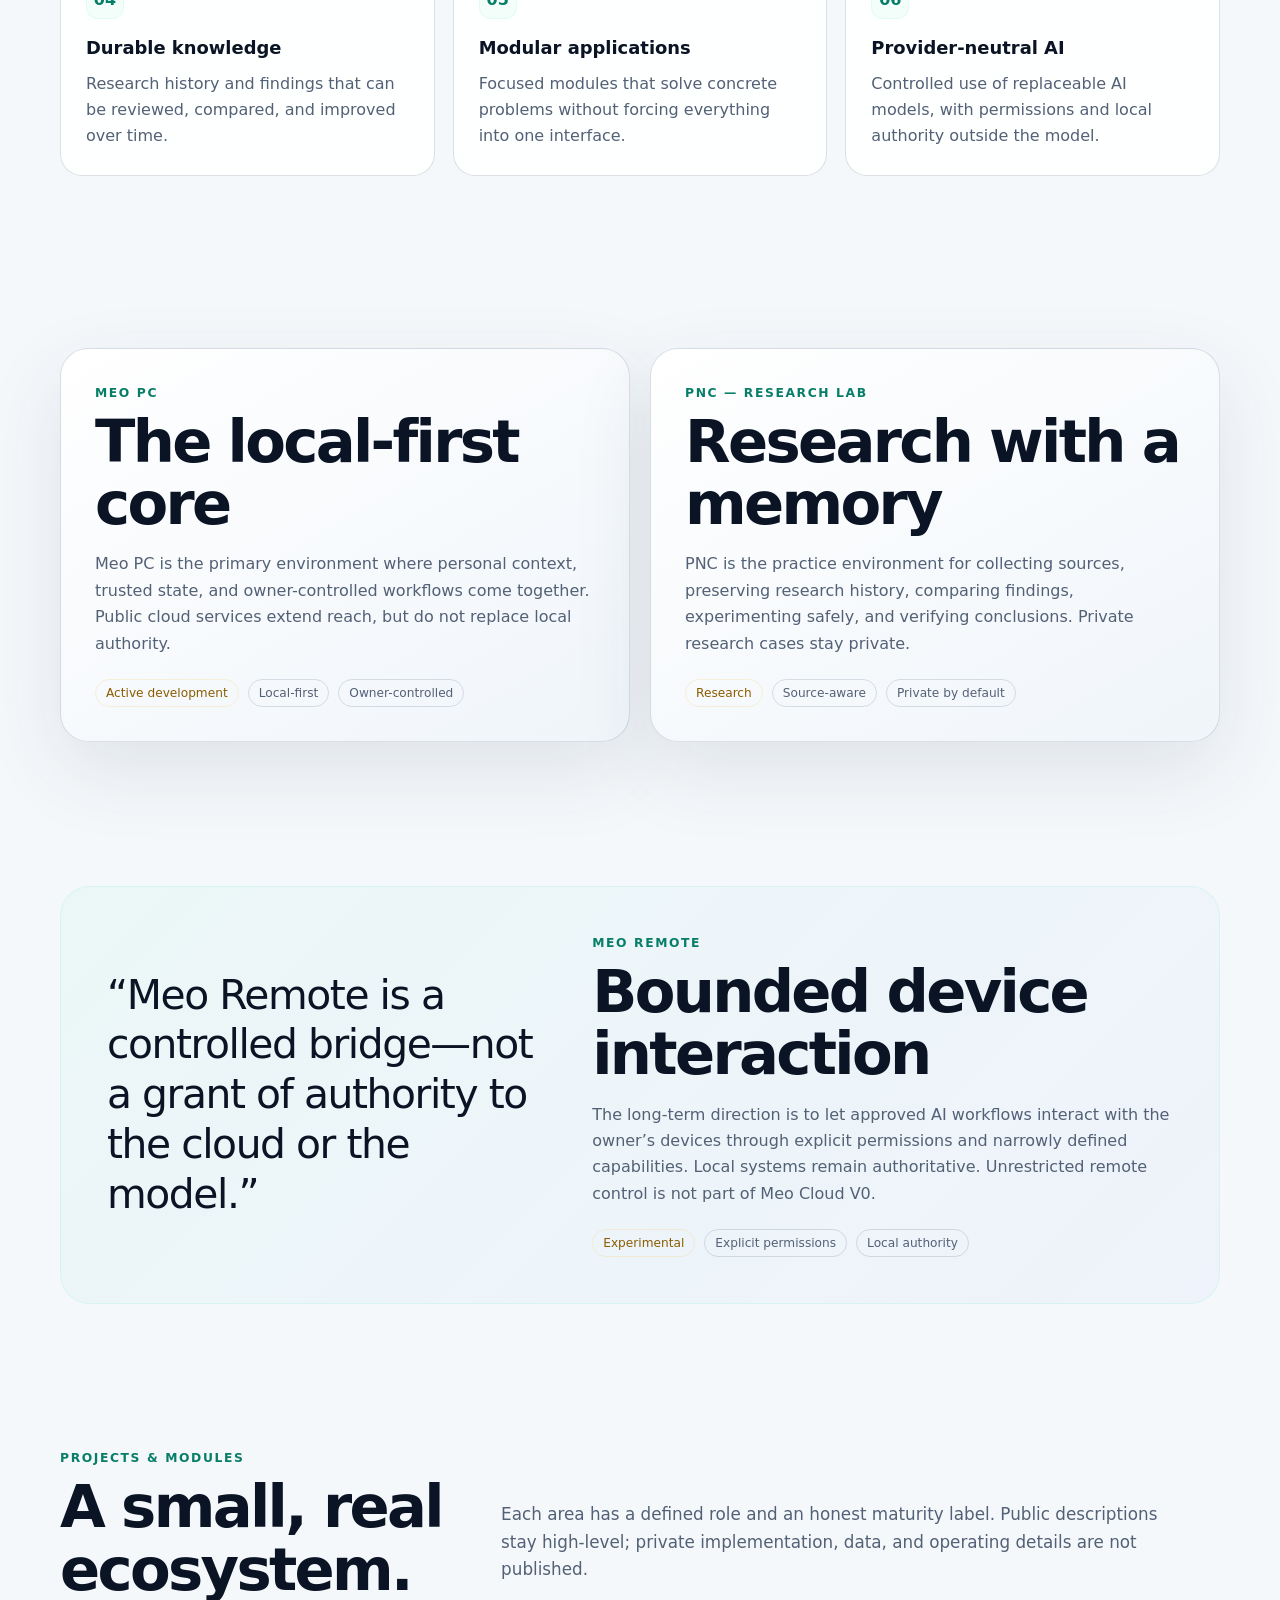
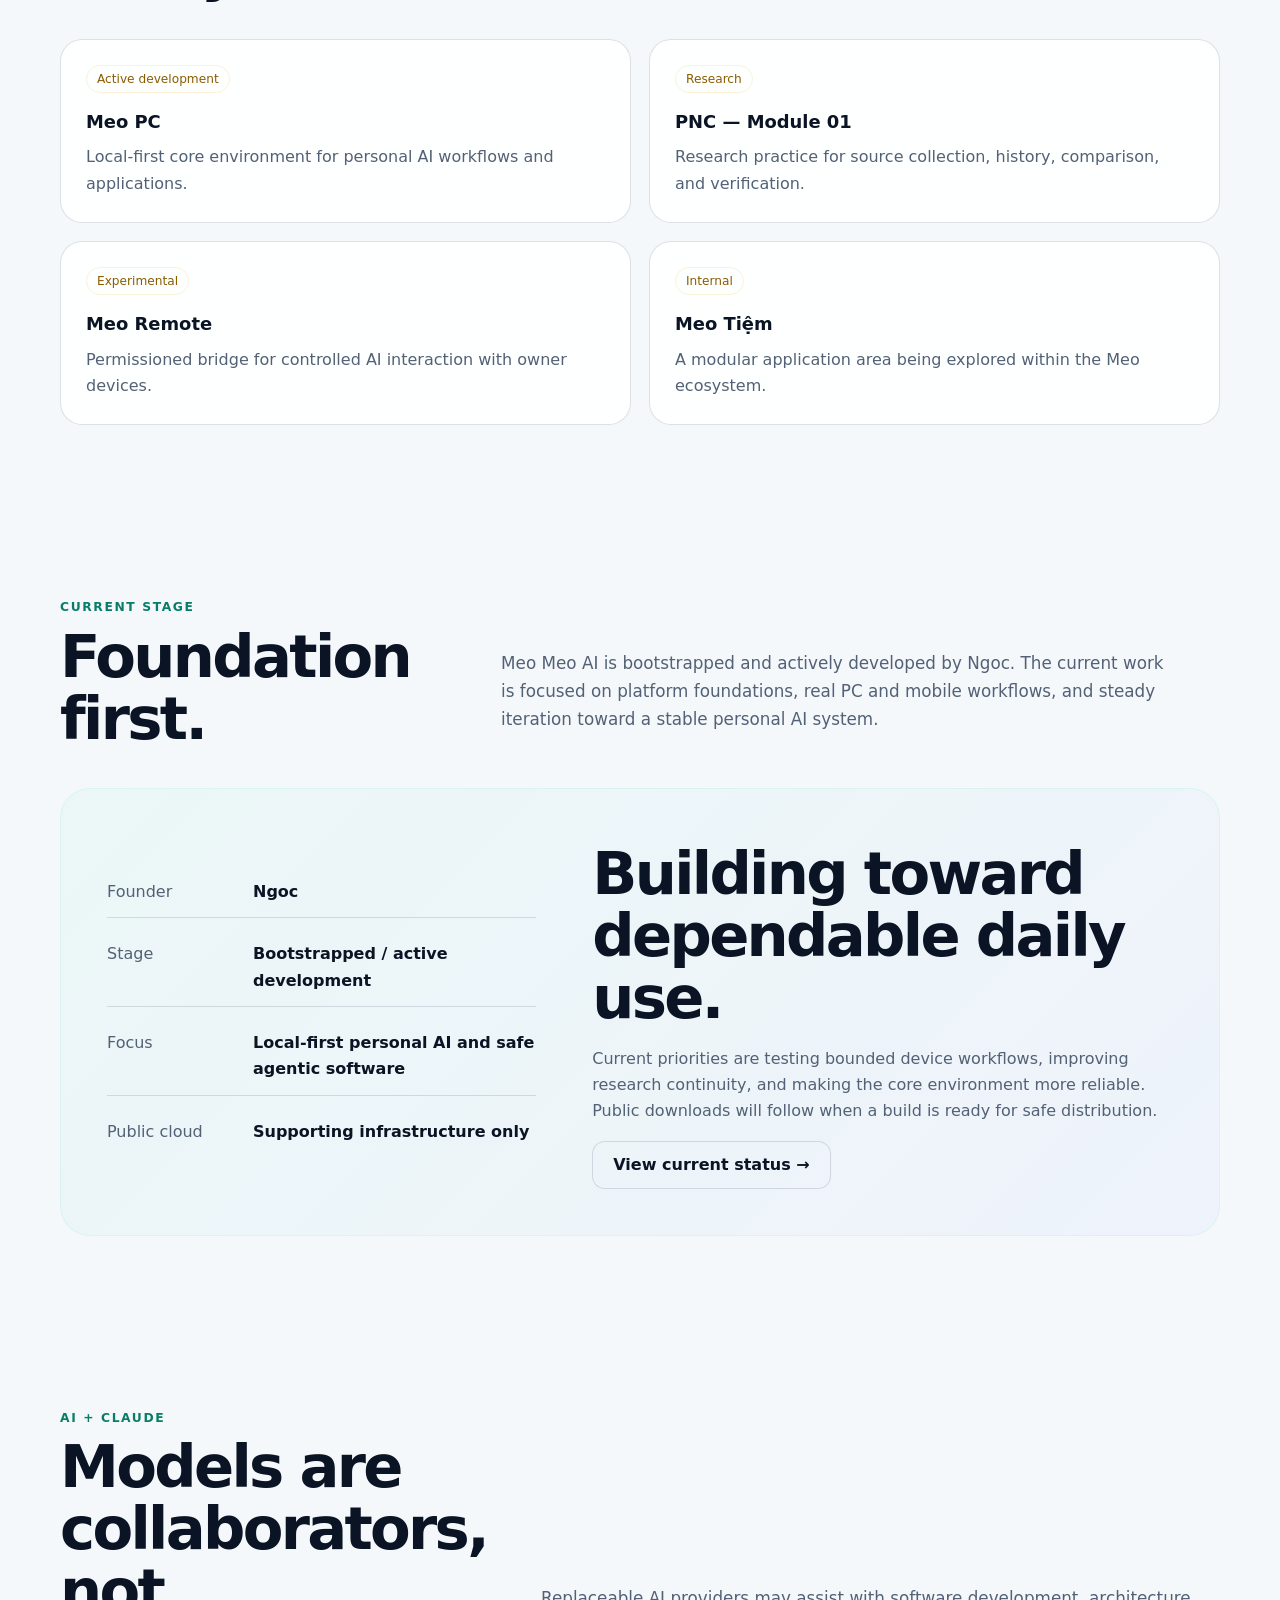
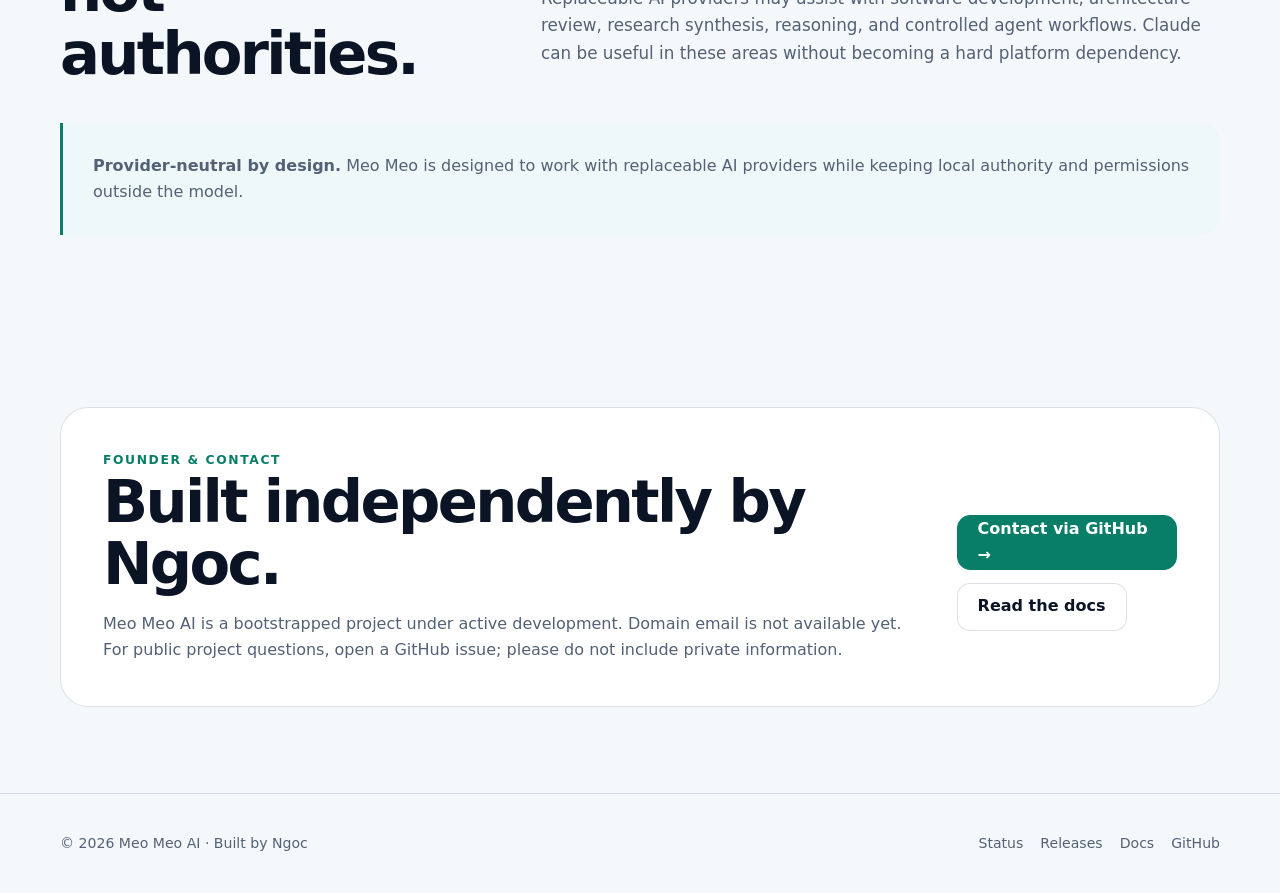
==== commit e34d615b: "Polish responsive site, social preview and honest domain-email readiness" ====
--- a/index.html
+++ b/index.html
@@ -10,7 +10,7 @@
   <link rel="canonical" href="https://meomeoai.mooo.com/">
   <link rel="icon" href="/assets/favicon.svg" type="image/svg+xml">
   <link rel="stylesheet" href="/assets/site.css">
-  <meta property="og:type" content="website"><meta property="og:title" content="Meo Meo AI"><meta property="og:description" content="A local-first personal AI platform focused on safe, practical agentic workflows."><meta property="og:url" content="https://meomeoai.mooo.com/"><meta property="og:image" content="https://meomeoai.mooo.com/assets/social-card.svg">
+  <meta property="og:type" content="website"><meta property="og:title" content="Meo Meo AI"><meta property="og:description" content="A local-first personal AI platform focused on safe, practical agentic workflows."><meta property="og:url" content="https://meomeoai.mooo.com/"><meta property="og:image" content="https://meomeoai.mooo.com/assets/social-card.png"><meta property="og:image:type" content="image/png"><meta property="og:image:width" content="1200"><meta property="og:image:height" content="630"><meta property="og:image:alt" content="Meo Meo AI — Local-first personal AI platform, active development">
   <meta name="twitter:card" content="summary_large_image">
   <script type="application/ld+json">{"@context":"https://schema.org","@type":"SoftwareApplication","name":"Meo Meo AI","applicationCategory":"AIApplication","operatingSystem":"PC and mobile environments","description":"A local-first personal AI platform focused on safe agentic workflows, controlled computer interaction, durable research and knowledge, and modular AI applications.","url":"https://meomeoai.mooo.com/","author":{"@type":"Person","name":"Ngoc"},"applicationStatus":"InDevelopment"}</script>
 </head>
@@ -32,7 +32,7 @@
 
     <section class="section"><div class="shell"><div class="section-head"><div><div class="kicker">AI + Claude</div><h2>Models are collaborators, not authorities.</h2></div><p class="section-intro">Replaceable AI providers may assist with software development, architecture review, research synthesis, reasoning, and controlled agent workflows. Claude can be useful in these areas without becoming a hard platform dependency.</p></div><div class="callout"><p><strong>Provider-neutral by design.</strong> Meo Meo is designed to work with replaceable AI providers while keeping local authority and permissions outside the model.</p></div></div></section>
 
-    <section class="section" id="contact"><div class="shell"><div class="contact-card"><div><div class="kicker">Founder & contact</div><h2>Built independently by Ngoc.</h2><p>Meo Meo AI is a bootstrapped project under active development. Same-domain email is being verified; until then, the public GitHub profile is the contact route.</p></div><div class="actions"><a class="button primary" href="https://github.com/ngocnguyen0903933-boop" rel="me noopener">Contact on GitHub →</a><a class="button" href="/docs/">Read the docs</a></div></div></div></section>
+    <section class="section" id="contact"><div class="shell"><div class="contact-card"><div><div class="kicker">Founder & contact</div><h2>Built independently by Ngoc.</h2><p>Meo Meo AI is a bootstrapped project under active development. Domain email is not available yet. For public project questions, open a GitHub issue; please do not include private information.</p></div><div class="actions"><a class="button primary" href="https://github.com/ngocnguyen0903933-boop/meomeo-cloud/issues/new" rel="noopener">Contact via GitHub →</a><a class="button" href="/docs/">Read the docs</a></div></div></div></section>
   </main>
   <footer class="site-footer"><div class="shell footer-grid"><span>© <span data-year></span> Meo Meo AI · Built by Ngoc</span><div class="footer-links"><a href="/status/">Status</a><a href="/releases/">Releases</a><a href="/docs/">Docs</a><a href="https://github.com/ngocnguyen0903933-boop" rel="noopener">GitHub</a></div></div></footer>
   <script src="/assets/site.js" defer></script>
--- a/assets/site.css
+++ b/assets/site.css
@@ -28,6 +28,8 @@
   -webkit-font-smoothing: antialiased;
 }
 a { color: inherit; }
+:focus-visible { outline: 3px solid var(--brand); outline-offset: 4px; }
+section[id] { scroll-margin-top: 96px; }
 img, svg { max-width: 100%; }
 .skip-link { position: fixed; left: 12px; top: -80px; z-index: 100; padding: 10px 14px; background: var(--brand); color: #07100d; border-radius: 10px; }
 .skip-link:focus { top: 12px; }
@@ -153,5 +155,7 @@
   .signal-card, .feature { background: linear-gradient(150deg, #fff, #f0f5fa); box-shadow: 0 28px 80px rgba(31,50,70,.1); }
   .nav-links { background: rgba(245,248,251,.98); }
   .button.primary { color: #fff; }
+  .card, .status-list { background: rgba(255,255,255,.88); }
+  .gradient-text { background-image: linear-gradient(105deg, var(--brand), var(--brand-2)); }
+  code { color: #086c59; }
 }
-
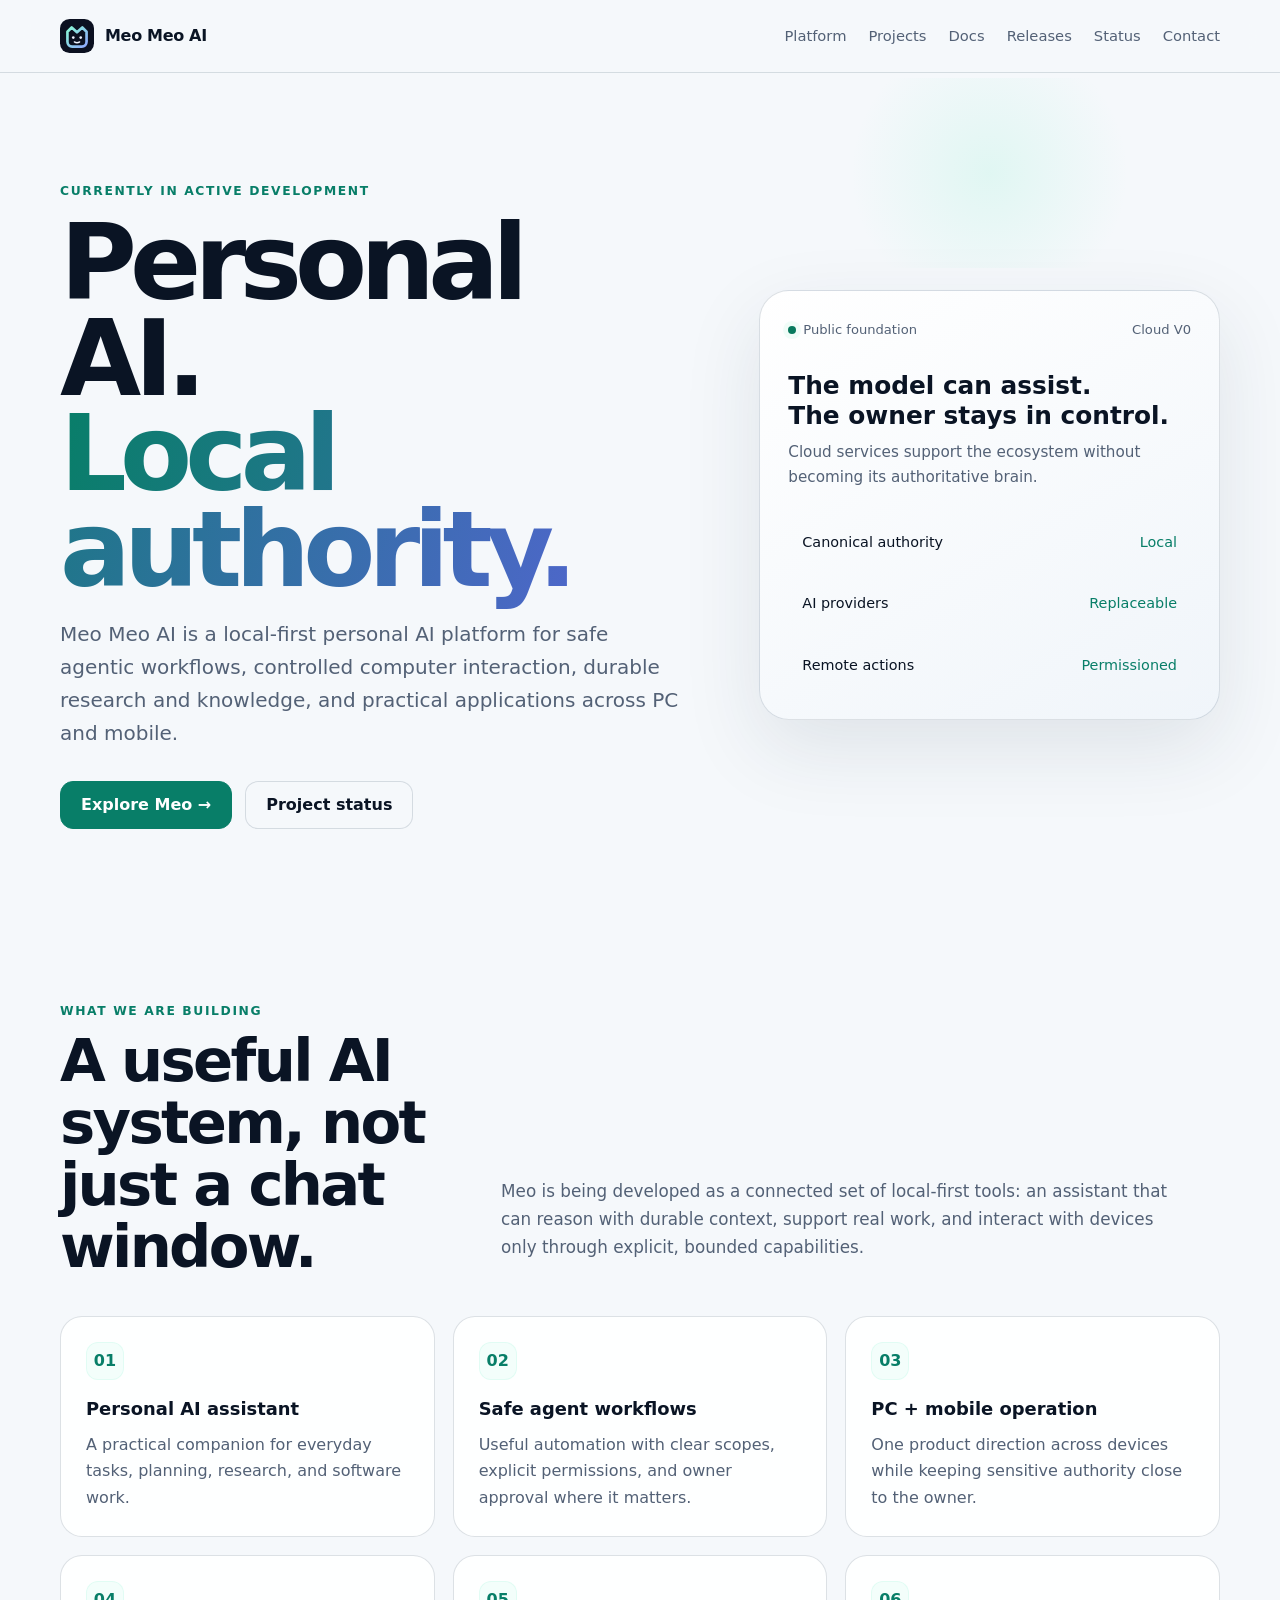
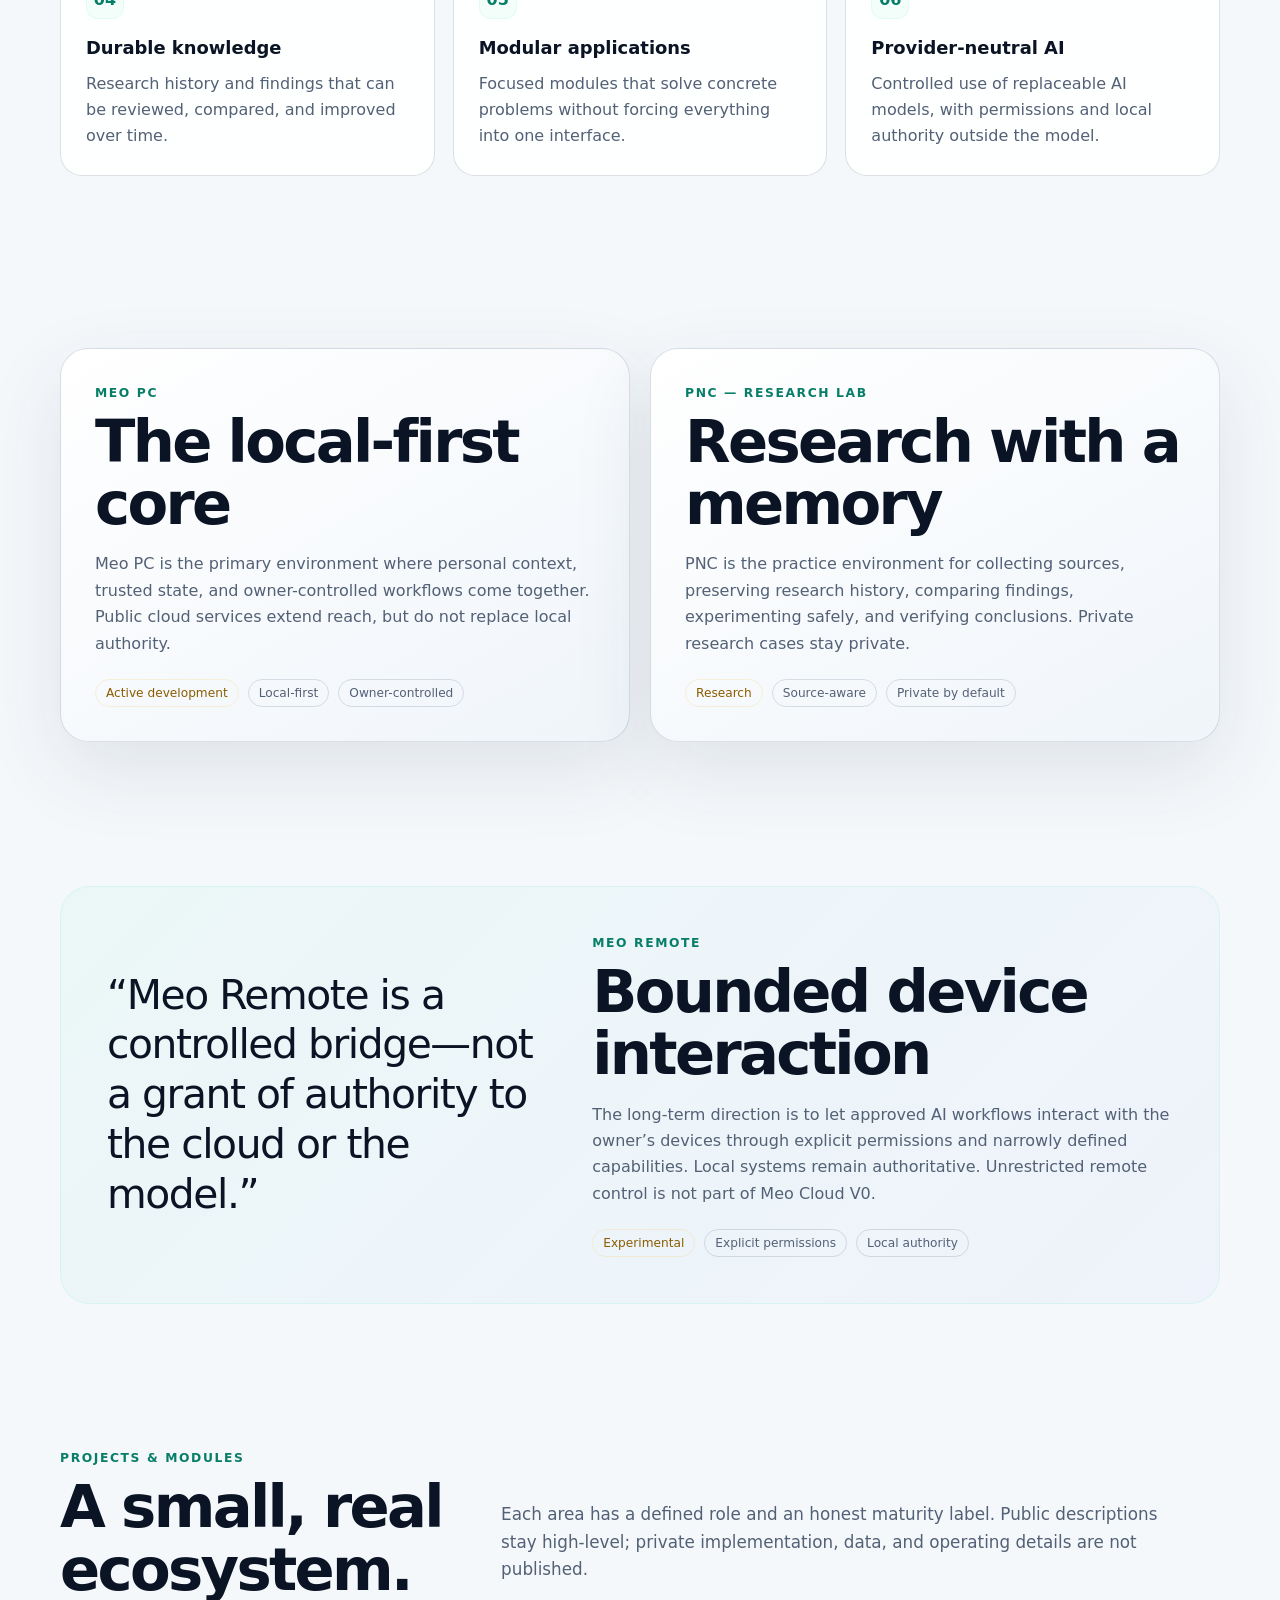
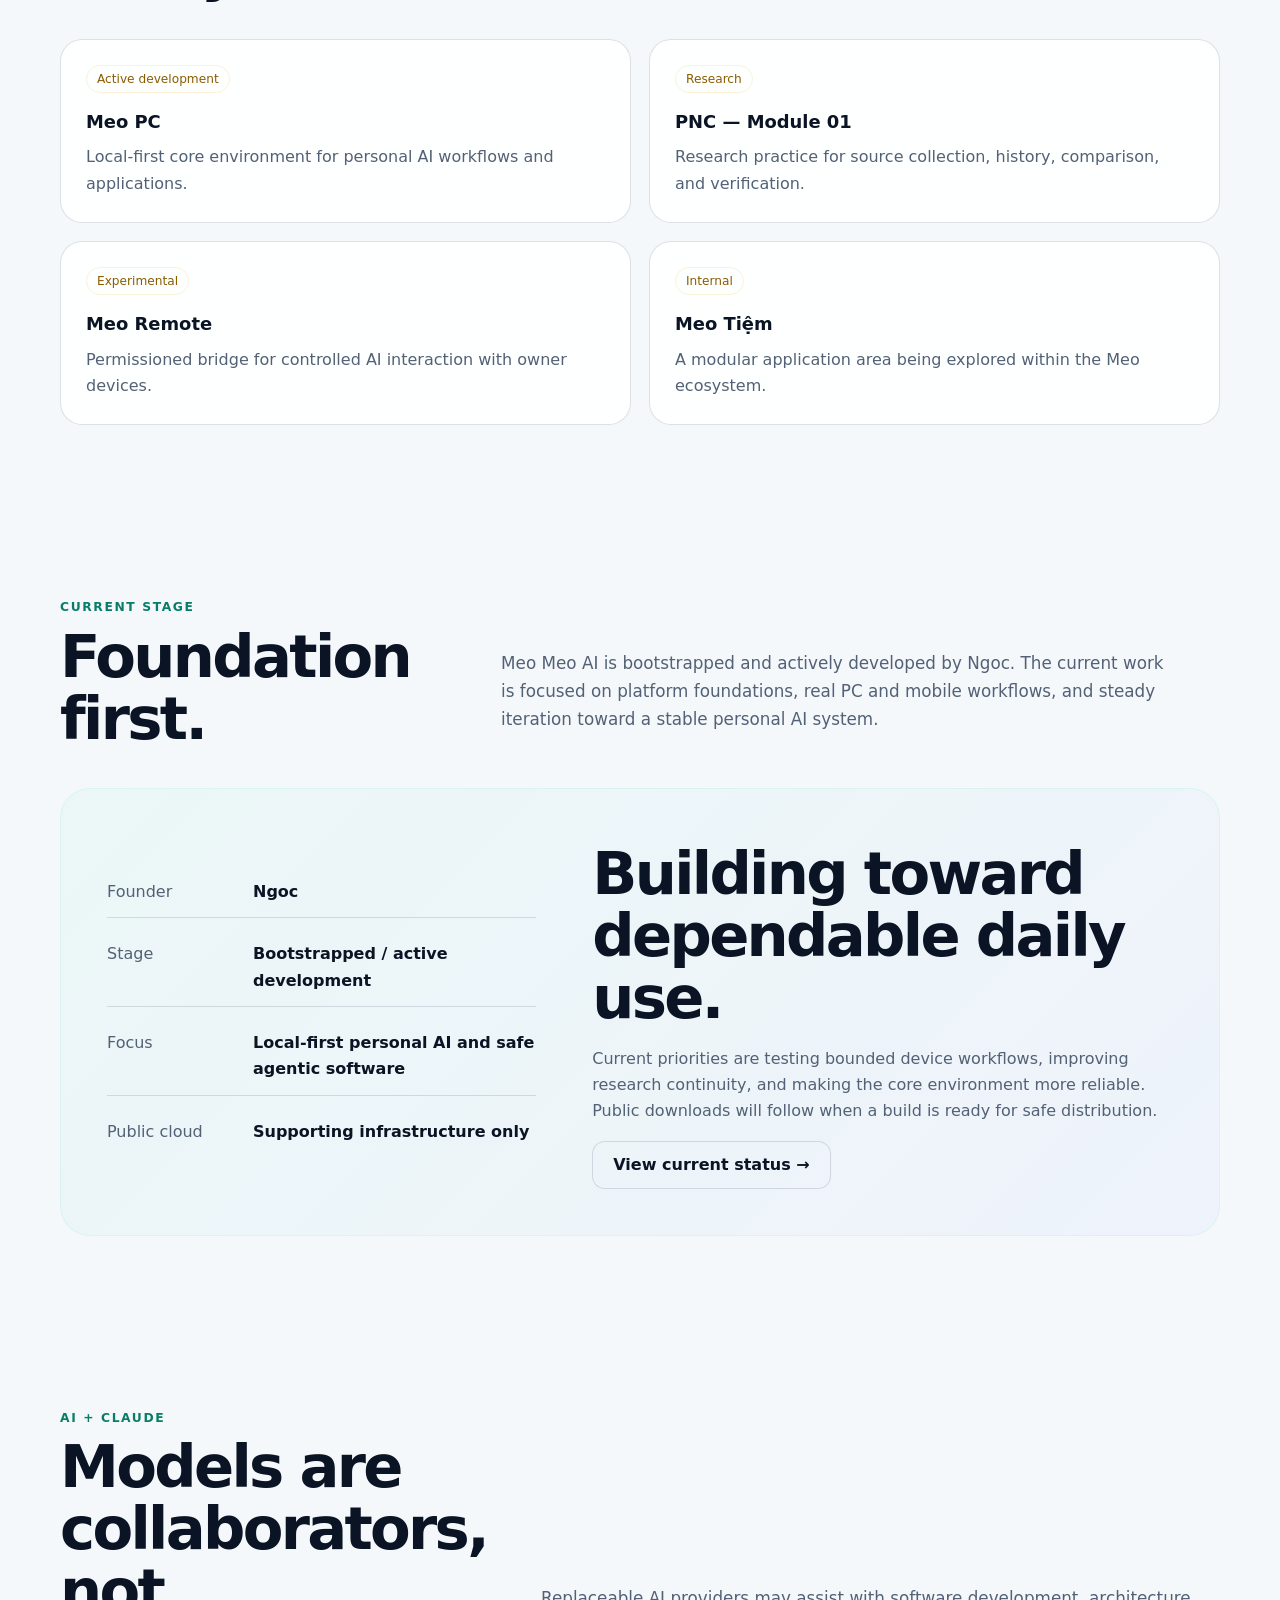
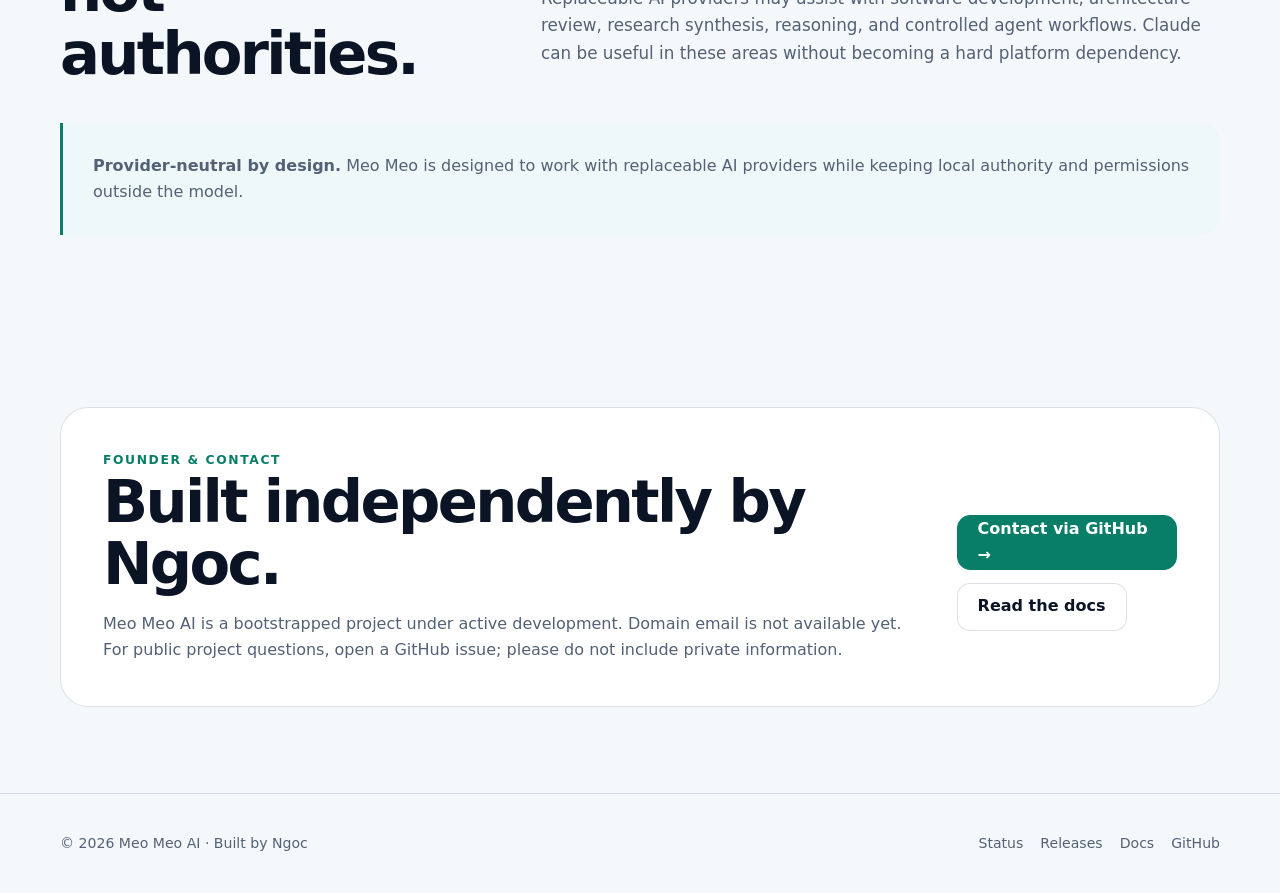
==== commit 507b91e5: "Report pending custom-domain HTTPS honestly" ====
--- a/index.html
+++ b/index.html
@@ -18,7 +18,7 @@
   <a class="skip-link" href="#main">Skip to content</a>
   <header class="site-header"><nav class="nav shell" aria-label="Primary"><a class="brand" href="/"><img class="brand-mark" src="/assets/favicon.svg" alt=""><span>Meo Meo AI</span></a><button class="nav-toggle" data-nav-toggle aria-expanded="false" aria-controls="nav-links">Menu</button><div class="nav-links" data-nav id="nav-links"><a href="#platform">Platform</a><a href="#projects">Projects</a><a href="/docs/">Docs</a><a href="/releases/">Releases</a><a href="/status/">Status</a><a href="#contact">Contact</a></div></nav></header>
   <main id="main">
-    <section class="hero"><div class="shell hero-grid"><div><div class="eyebrow">Currently in active development</div><h1>Personal AI.<br><span class="gradient-text">Local authority.</span></h1><p class="hero-copy">Meo Meo AI is a local-first personal AI platform for safe agentic workflows, controlled computer interaction, durable research and knowledge, and practical applications across PC and mobile.</p><div class="actions"><a class="button primary" href="#platform">Explore Meo →</a><a class="button" href="/status/">Project status</a></div></div><aside class="signal-card" aria-label="Platform principles"><div class="signal-top"><span><i class="live-dot"></i>Foundation online</span><span>Cloud V0</span></div><div class="signal-title">The model can assist.<br>The owner stays in control.</div><div class="signal-copy">Cloud services support the ecosystem without becoming its authoritative brain.</div><div class="principles"><div class="principle"><span>Canonical authority</span><span>Local</span></div><div class="principle"><span>AI providers</span><span>Replaceable</span></div><div class="principle"><span>Remote actions</span><span>Permissioned</span></div></div></aside></div></section>
+    <section class="hero"><div class="shell hero-grid"><div><div class="eyebrow">Currently in active development</div><h1>Personal AI.<br><span class="gradient-text">Local authority.</span></h1><p class="hero-copy">Meo Meo AI is a local-first personal AI platform for safe agentic workflows, controlled computer interaction, durable research and knowledge, and practical applications across PC and mobile.</p><div class="actions"><a class="button primary" href="#platform">Explore Meo →</a><a class="button" href="/status/">Project status</a></div></div><aside class="signal-card" aria-label="Platform principles"><div class="signal-top"><span><i class="live-dot"></i>Public foundation</span><span>Cloud V0</span></div><div class="signal-title">The model can assist.<br>The owner stays in control.</div><div class="signal-copy">Cloud services support the ecosystem without becoming its authoritative brain.</div><div class="principles"><div class="principle"><span>Canonical authority</span><span>Local</span></div><div class="principle"><span>AI providers</span><span>Replaceable</span></div><div class="principle"><span>Remote actions</span><span>Permissioned</span></div></div></aside></div></section>
 
     <section class="section" id="platform"><div class="shell"><div class="section-head"><div><div class="kicker">What we are building</div><h2>A useful AI system, not just a chat window.</h2></div><p class="section-intro">Meo is being developed as a connected set of local-first tools: an assistant that can reason with durable context, support real work, and interact with devices only through explicit, bounded capabilities.</p></div><div class="grid grid-3"><article class="card"><div class="icon">01</div><h3>Personal AI assistant</h3><p>A practical companion for everyday tasks, planning, research, and software work.</p></article><article class="card"><div class="icon">02</div><h3>Safe agent workflows</h3><p>Useful automation with clear scopes, explicit permissions, and owner approval where it matters.</p></article><article class="card"><div class="icon">03</div><h3>PC + mobile operation</h3><p>One product direction across devices while keeping sensitive authority close to the owner.</p></article><article class="card"><div class="icon">04</div><h3>Durable knowledge</h3><p>Research history and findings that can be reviewed, compared, and improved over time.</p></article><article class="card"><div class="icon">05</div><h3>Modular applications</h3><p>Focused modules that solve concrete problems without forcing everything into one interface.</p></article><article class="card"><div class="icon">06</div><h3>Provider-neutral AI</h3><p>Controlled use of replaceable AI models, with permissions and local authority outside the model.</p></article></div></div></section>
 
